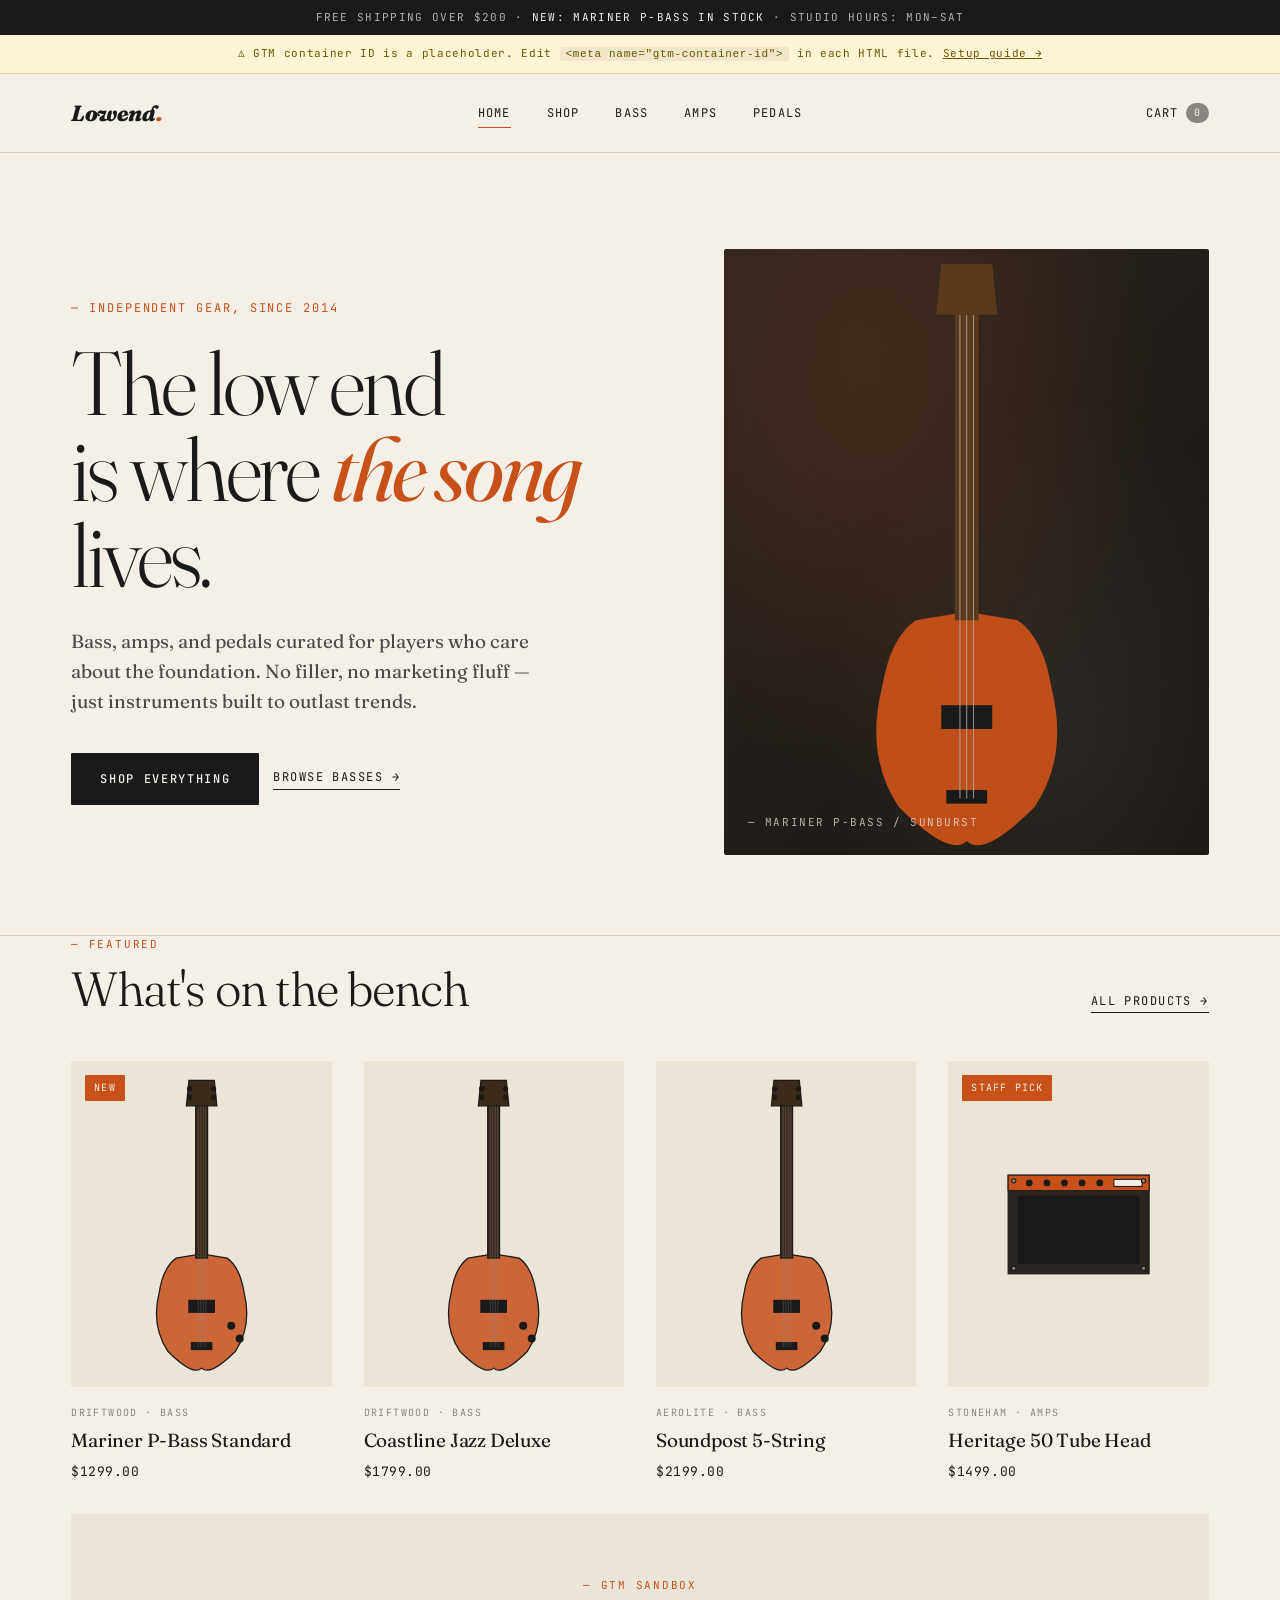
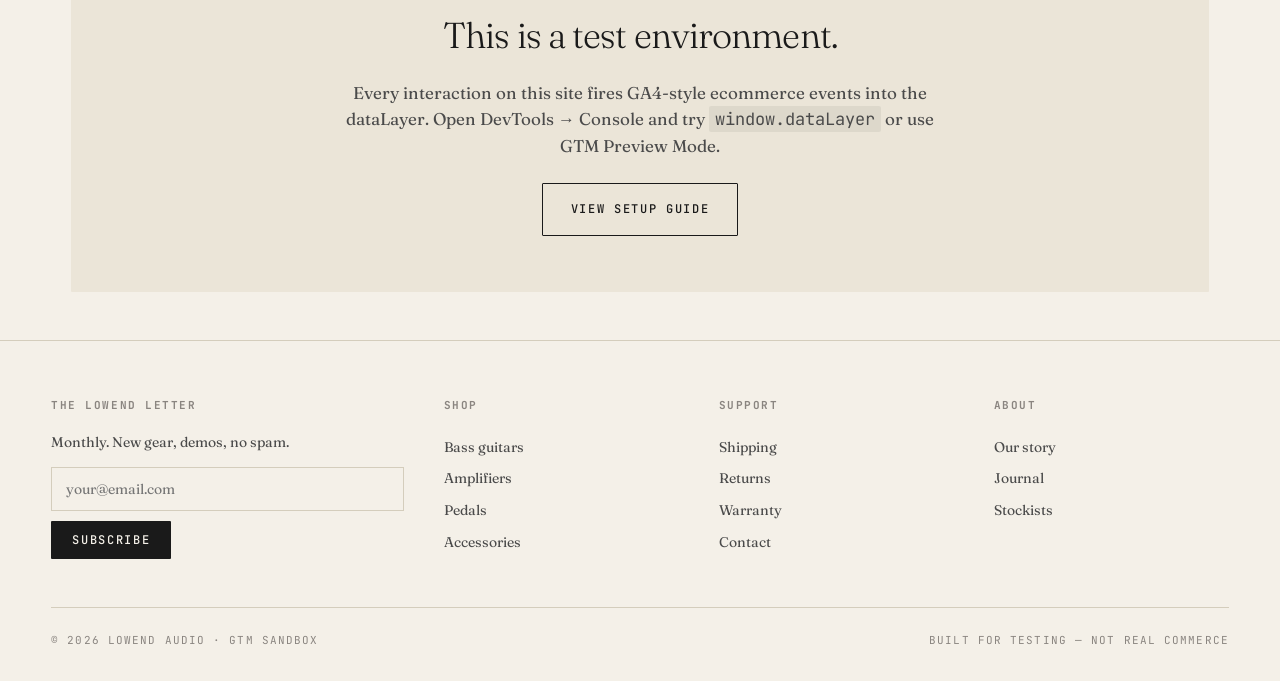
==== gtm-sandbox/index.html @ 5d291529 "Add files via upload" ====
<!DOCTYPE html>
<html lang="en">
<head>
  <meta charset="UTF-8">
  <meta name="viewport" content="width=device-width, initial-scale=1.0">
  <title>Lowend Audio — GTM Sandbox</title>
  <meta name="description" content="Bass, amps, and pedals for players who care about tone. A GTM testing sandbox.">

  <!-- ============================================================
       GTM CONTAINER ID — REPLACE GTM-XXXXXXX BELOW
       This meta tag is read by app.js to show the status banner.
       The actual GTM snippet is just below it.
       ============================================================ -->
  <meta name="gtm-container-id" content="GTM-XXXXXXX">

  <!-- Google Tag Manager -->
  <script>(function(w,d,s,l,i){w[l]=w[l]||[];w[l].push({'gtm.start':
  new Date().getTime(),event:'gtm.js'});var f=d.getElementsByTagName(s)[0],
  j=d.createElement(s),dl=l!='dataLayer'?'&l='+l:'';j.async=true;j.src=
  'https://www.googletagmanager.com/gtm.js?id='+i+dl;f.parentNode.insertBefore(j,f);
  })(window,document,'script','dataLayer','GTM-XXXXXXX');</script>
  <!-- End Google Tag Manager -->

  <link rel="stylesheet" href="assets/css/style.css">
</head>
<body>
  <!-- Google Tag Manager (noscript) -->
  <noscript><iframe src="https://www.googletagmanager.com/ns.html?id=GTM-XXXXXXX"
  height="0" width="0" style="display:none;visibility:hidden"></iframe></noscript>
  <!-- End Google Tag Manager (noscript) -->

  <div class="announce">
    <span>Free shipping over $200 ·</span> New: Mariner P-Bass in stock <span>· Studio hours: Mon–Sat</span>
  </div>

  <div id="gtm-status" class="gtm-status"></div>

  <header class="site-header">
    <div class="header-inner">
      <a href="index.html" class="logo">Lowend<span class="dot">.</span></a>
      <nav class="nav">
        <a href="index.html" class="active">Home</a>
        <a href="products.html">Shop</a>
        <a href="products.html?category=bass">Bass</a>
        <a href="products.html?category=amps">Amps</a>
        <a href="products.html?category=pedals">Pedals</a>
      </nav>
      <div class="header-utils">
        <a href="cart.html" class="cart-link">Cart <span class="cart-count" data-count="0">0</span></a>
      </div>
    </div>
  </header>

  <section class="hero">
    <div class="hero-grid">
      <div>
        <div class="hero-eyebrow">— Independent gear, since 2014</div>
        <h1>The low end<br>is where <em>the song</em><br>lives.</h1>
        <p>Bass, amps, and pedals curated for players who care about the foundation. No filler, no marketing fluff — just instruments built to outlast trends.</p>
        <div class="hero-cta">
          <a href="products.html" class="btn btn-primary">Shop everything</a>
          <a href="products.html?category=bass" class="btn-text">Browse basses →</a>
        </div>
      </div>
      <div class="hero-art">
        <svg class="hero-art-svg" viewBox="0 0 200 400" fill="none">
          <path d="M50 280 Q40 320, 60 350 Q90 380, 100 370 Q110 380, 140 350 Q160 320, 150 280 Q145 250, 130 240 L100 235 L70 240 Q55 250, 50 280 Z" fill="#c8511a" fill-opacity="0.95"/>
          <rect x="93" y="60" width="14" height="180" fill="#5a3a1a"/>
          <path d="M85 30 L115 30 L118 60 L82 60 Z" fill="#5a3a1a"/>
          <rect x="85" y="290" width="30" height="14" fill="#1a1a1a"/>
          <rect x="88" y="340" width="24" height="8" fill="#1a1a1a"/>
          <line x1="96" y1="60" x2="96" y2="345" stroke="#aaa" stroke-width="0.5"/>
          <line x1="100" y1="60" x2="100" y2="345" stroke="#aaa" stroke-width="0.5"/>
          <line x1="104" y1="60" x2="104" y2="345" stroke="#aaa" stroke-width="0.5"/>
        </svg>
        <div class="hero-art-label">— Mariner P-Bass / Sunburst</div>
      </div>
    </div>
  </section>

  <section class="container">
    <div class="section-head">
      <div>
        <span class="eyebrow">— Featured</span>
        <h2>What's on the bench</h2>
      </div>
      <a href="products.html" class="btn-text">All products →</a>
    </div>
    <div class="product-grid" id="featured-grid"></div>
  </section>

  <section class="container" style="padding-top:32px;">
    <div style="background:var(--paper-2);padding:56px var(--pad);text-align:center;border-radius:1px;">
      <span class="eyebrow" style="color:var(--accent);font-family:var(--mono);font-size:11px;letter-spacing:.16em;text-transform:uppercase;">— GTM Sandbox</span>
      <h2 style="font-family:var(--serif);font-weight:300;font-size:36px;letter-spacing:-.025em;margin:12px 0 16px;">This is a test environment.</h2>
      <p style="max-width:600px;margin:0 auto 24px;color:var(--ink-soft);">Every interaction on this site fires GA4-style ecommerce events into the dataLayer. Open DevTools → Console and try <code style="background:rgba(0,0,0,0.06);padding:2px 6px;border-radius:2px;font-family:var(--mono);">window.dataLayer</code> or use GTM Preview Mode.</p>
      <a href="https://github.com/" class="btn btn-outline">View setup guide</a>
    </div>
  </section>

  <footer class="site-footer">
    <div class="footer-inner">
      <div class="footer-col footer-newsletter">
        <h4>The Lowend Letter</h4>
        <p style="font-size:14px;color:var(--ink-soft);margin-bottom:14px;">Monthly. New gear, demos, no spam.</p>
        <form>
          <input type="email" placeholder="your@email.com" required>
          <button type="submit" class="btn btn-primary" style="padding:10px 20px;">Subscribe</button>
        </form>
      </div>
      <div class="footer-col">
        <h4>Shop</h4>
        <a href="products.html?category=bass">Bass guitars</a>
        <a href="products.html?category=amps">Amplifiers</a>
        <a href="products.html?category=pedals">Pedals</a>
        <a href="products.html?category=accessories">Accessories</a>
      </div>
      <div class="footer-col">
        <h4>Support</h4>
        <a href="#">Shipping</a>
        <a href="#">Returns</a>
        <a href="#">Warranty</a>
        <a href="#">Contact</a>
      </div>
      <div class="footer-col">
        <h4>About</h4>
        <a href="#">Our story</a>
        <a href="#">Journal</a>
        <a href="#">Stockists</a>
      </div>
    </div>
    <div class="footer-bottom">
      <div>© 2026 Lowend Audio · GTM Sandbox</div>
      <div>Built for testing — not real commerce</div>
    </div>
  </footer>

  <script src="assets/js/gtm-events.js"></script>
  <script src="assets/js/app.js"></script>
</body>
</html>
---- gtm-sandbox/assets/css/style.css ----
/* =========================================================
   LOWEND AUDIO — GTM SANDBOX STORE
   Aesthetic: editorial gear-shop, generous whitespace,
   warm off-white paper, deep ink type, single amber accent.
   ========================================================= */

@import url('https://fonts.googleapis.com/css2?family=Fraunces:opsz,wght@9..144,300;9..144,400;9..144,600;9..144,800&family=JetBrains+Mono:wght@400;500&display=swap');

:root {
  --paper: #f4f0e8;
  --paper-2: #ebe5d8;
  --ink: #1a1a1a;
  --ink-soft: #4a4a4a;
  --ink-faint: #8a8580;
  --rule: #d4cdbc;
  --accent: #c8511a;
  --accent-dark: #8a3712;
  --ok: #2d5016;

  --serif: 'Fraunces', 'Times New Roman', serif;
  --mono: 'JetBrains Mono', 'Courier New', monospace;

  --max: 1240px;
  --pad: clamp(20px, 4vw, 56px);
}

* { box-sizing: border-box; margin: 0; padding: 0; }

html { scroll-behavior: smooth; }

body {
  background: var(--paper);
  color: var(--ink);
  font-family: var(--serif);
  font-weight: 400;
  font-size: 17px;
  line-height: 1.55;
  -webkit-font-smoothing: antialiased;
  text-rendering: optimizeLegibility;
}

a { color: inherit; text-decoration: none; }
img { max-width: 100%; display: block; }
button { font-family: inherit; cursor: pointer; border: none; background: none; color: inherit; }

/* ============ ANNOUNCEMENT BAR ============ */
.announce {
  background: var(--ink);
  color: var(--paper);
  font-family: var(--mono);
  font-size: 11px;
  letter-spacing: 0.12em;
  text-transform: uppercase;
  padding: 9px var(--pad);
  text-align: center;
}
.announce span { opacity: 0.7; }

/* ============ HEADER ============ */
.site-header {
  border-bottom: 1px solid var(--rule);
  background: var(--paper);
  position: sticky;
  top: 0;
  z-index: 100;
}
.header-inner {
  max-width: var(--max);
  margin: 0 auto;
  padding: 22px var(--pad);
  display: grid;
  grid-template-columns: 1fr auto 1fr;
  align-items: center;
  gap: 24px;
}
.logo {
  font-family: var(--serif);
  font-weight: 800;
  font-size: 22px;
  letter-spacing: -0.02em;
  font-style: italic;
}
.logo .dot { color: var(--accent); }
.nav {
  display: flex;
  justify-content: center;
  gap: 36px;
}
.nav a {
  font-family: var(--mono);
  font-size: 12px;
  letter-spacing: 0.1em;
  text-transform: uppercase;
  position: relative;
  padding: 4px 0;
  transition: color 0.2s;
}
.nav a:hover { color: var(--accent); }
.nav a.active::after {
  content: '';
  position: absolute;
  bottom: -2px;
  left: 0;
  right: 0;
  height: 1px;
  background: var(--accent);
}
.header-utils {
  display: flex;
  justify-content: flex-end;
  gap: 22px;
  align-items: center;
  font-family: var(--mono);
  font-size: 12px;
  letter-spacing: 0.08em;
  text-transform: uppercase;
}
.cart-link {
  display: inline-flex;
  align-items: center;
  gap: 8px;
}
.cart-count {
  background: var(--accent);
  color: var(--paper);
  border-radius: 999px;
  padding: 2px 8px;
  font-size: 10px;
  min-width: 20px;
  text-align: center;
}
.cart-count[data-count="0"] { background: var(--ink-faint); }

/* ============ LAYOUT ============ */
.container {
  max-width: var(--max);
  margin: 0 auto;
  padding: 0 var(--pad);
}
section { padding: 72px 0; }
@media (max-width: 700px) { section { padding: 48px 0; } }

/* ============ HERO ============ */
.hero {
  padding: 96px 0 80px;
  border-bottom: 1px solid var(--rule);
  position: relative;
  overflow: hidden;
}
.hero-grid {
  max-width: var(--max);
  margin: 0 auto;
  padding: 0 var(--pad);
  display: grid;
  grid-template-columns: 1.1fr 0.9fr;
  gap: 60px;
  align-items: center;
}
@media (max-width: 860px) {
  .hero-grid { grid-template-columns: 1fr; gap: 40px; }
}
.hero-eyebrow {
  font-family: var(--mono);
  font-size: 12px;
  letter-spacing: 0.16em;
  text-transform: uppercase;
  color: var(--accent);
  margin-bottom: 22px;
}
.hero h1 {
  font-family: var(--serif);
  font-weight: 300;
  font-size: clamp(44px, 7vw, 92px);
  line-height: 0.96;
  letter-spacing: -0.035em;
  margin-bottom: 28px;
}
.hero h1 em {
  font-style: italic;
  font-weight: 400;
  color: var(--accent);
}
.hero p {
  font-size: 19px;
  line-height: 1.6;
  color: var(--ink-soft);
  max-width: 480px;
  margin-bottom: 36px;
}
.hero-cta {
  display: inline-flex;
  align-items: center;
  gap: 14px;
}
.hero-art {
  aspect-ratio: 4/5;
  background: linear-gradient(135deg, #2a2520 0%, #1a1612 100%);
  border-radius: 2px;
  position: relative;
  overflow: hidden;
}
.hero-art::before {
  content: '';
  position: absolute;
  inset: 0;
  background:
    radial-gradient(ellipse at 30% 20%, rgba(200, 81, 26, 0.18), transparent 60%),
    radial-gradient(ellipse at 70% 80%, rgba(244, 240, 232, 0.06), transparent 50%);
}
.hero-art-label {
  position: absolute;
  bottom: 24px;
  left: 24px;
  font-family: var(--mono);
  font-size: 11px;
  letter-spacing: 0.14em;
  text-transform: uppercase;
  color: var(--paper);
  opacity: 0.7;
}
.hero-art-svg {
  position: absolute;
  inset: 0;
  margin: auto;
  width: 70%;
  height: auto;
}

/* ============ BUTTONS ============ */
.btn {
  display: inline-flex;
  align-items: center;
  justify-content: center;
  gap: 10px;
  padding: 16px 28px;
  font-family: var(--mono);
  font-size: 12px;
  letter-spacing: 0.14em;
  text-transform: uppercase;
  font-weight: 500;
  border-radius: 1px;
  transition: all 0.2s;
  cursor: pointer;
  border: 1px solid transparent;
}
.btn-primary {
  background: var(--ink);
  color: var(--paper);
}
.btn-primary:hover {
  background: var(--accent);
}
.btn-outline {
  background: transparent;
  color: var(--ink);
  border-color: var(--ink);
}
.btn-outline:hover {
  background: var(--ink);
  color: var(--paper);
}
.btn-text {
  font-family: var(--mono);
  font-size: 12px;
  letter-spacing: 0.12em;
  text-transform: uppercase;
  color: var(--ink);
  border-bottom: 1px solid var(--ink);
  padding-bottom: 2px;
  transition: color 0.2s, border-color 0.2s;
}
.btn-text:hover { color: var(--accent); border-color: var(--accent); }
.btn-block { width: 100%; }
.btn:disabled { opacity: 0.4; cursor: not-allowed; }

/* ============ SECTION HEADER ============ */
.section-head {
  display: flex;
  justify-content: space-between;
  align-items: flex-end;
  margin-bottom: 48px;
  gap: 24px;
  flex-wrap: wrap;
}
.section-head h2 {
  font-family: var(--serif);
  font-weight: 300;
  font-size: clamp(32px, 4vw, 48px);
  letter-spacing: -0.025em;
  line-height: 1;
}
.section-head .eyebrow {
  font-family: var(--mono);
  font-size: 11px;
  letter-spacing: 0.16em;
  text-transform: uppercase;
  color: var(--accent);
  margin-bottom: 12px;
  display: block;
}

/* ============ PRODUCT GRID ============ */
.product-grid {
  display: grid;
  grid-template-columns: repeat(auto-fill, minmax(260px, 1fr));
  gap: 40px 32px;
}
.product-card {
  position: relative;
  transition: transform 0.3s;
}
.product-card a { display: block; }
.product-card-img {
  aspect-ratio: 4/5;
  background: var(--paper-2);
  margin-bottom: 18px;
  position: relative;
  overflow: hidden;
  border-radius: 1px;
}
.product-card-img svg {
  position: absolute;
  inset: 0;
  margin: auto;
  width: 65%;
  height: auto;
  transition: transform 0.5s ease;
}
.product-card:hover .product-card-img svg { transform: scale(1.04); }
.product-card-cat {
  font-family: var(--mono);
  font-size: 10px;
  letter-spacing: 0.14em;
  text-transform: uppercase;
  color: var(--ink-faint);
  margin-bottom: 6px;
}
.product-card h3 {
  font-family: var(--serif);
  font-weight: 400;
  font-size: 19px;
  letter-spacing: -0.01em;
  margin-bottom: 6px;
}
.product-card .price {
  font-family: var(--mono);
  font-size: 13px;
  letter-spacing: 0.04em;
}
.product-card .badge {
  position: absolute;
  top: 14px;
  left: 14px;
  background: var(--accent);
  color: var(--paper);
  font-family: var(--mono);
  font-size: 10px;
  letter-spacing: 0.12em;
  text-transform: uppercase;
  padding: 5px 9px;
  border-radius: 1px;
}

/* ============ PRODUCT DETAIL PAGE ============ */
.product-detail {
  display: grid;
  grid-template-columns: 1.1fr 0.9fr;
  gap: 60px;
  padding: 56px 0 80px;
}
@media (max-width: 860px) {
  .product-detail { grid-template-columns: 1fr; gap: 32px; }
}
.product-gallery {
  aspect-ratio: 1;
  background: var(--paper-2);
  border-radius: 1px;
  position: relative;
  overflow: hidden;
}
.product-gallery svg {
  position: absolute;
  inset: 0;
  margin: auto;
  width: 60%;
  height: auto;
}
.product-info .breadcrumb {
  font-family: var(--mono);
  font-size: 11px;
  letter-spacing: 0.12em;
  text-transform: uppercase;
  color: var(--ink-faint);
  margin-bottom: 22px;
}
.product-info .breadcrumb a:hover { color: var(--accent); }
.product-info h1 {
  font-family: var(--serif);
  font-weight: 300;
  font-size: clamp(34px, 4.5vw, 52px);
  line-height: 1;
  letter-spacing: -0.03em;
  margin-bottom: 18px;
}
.product-info .price-tag {
  font-family: var(--mono);
  font-size: 22px;
  margin-bottom: 28px;
}
.product-info .desc {
  color: var(--ink-soft);
  line-height: 1.7;
  margin-bottom: 32px;
  max-width: 480px;
}
.qty-row {
  display: flex;
  gap: 14px;
  align-items: center;
  margin-bottom: 24px;
}
.qty-control {
  display: inline-flex;
  border: 1px solid var(--ink);
  border-radius: 1px;
}
.qty-control button {
  width: 44px;
  height: 50px;
  font-size: 18px;
}
.qty-control input {
  width: 50px;
  height: 50px;
  text-align: center;
  border: none;
  background: transparent;
  font-family: var(--mono);
  font-size: 14px;
  color: var(--ink);
  border-left: 1px solid var(--rule);
  border-right: 1px solid var(--rule);
}
.product-meta {
  margin-top: 32px;
  padding-top: 24px;
  border-top: 1px solid var(--rule);
  font-family: var(--mono);
  font-size: 12px;
  letter-spacing: 0.06em;
  color: var(--ink-faint);
}
.product-meta div { padding: 6px 0; }
.product-meta strong { color: var(--ink); font-weight: 500; }

/* ============ CART ============ */
.cart-wrap {
  display: grid;
  grid-template-columns: 1.4fr 0.6fr;
  gap: 60px;
  padding: 32px 0 80px;
}
@media (max-width: 860px) { .cart-wrap { grid-template-columns: 1fr; } }
.cart-items {
  border-top: 1px solid var(--rule);
}
.cart-item {
  display: grid;
  grid-template-columns: 110px 1fr auto auto;
  gap: 24px;
  padding: 24px 0;
  border-bottom: 1px solid var(--rule);
  align-items: center;
}
@media (max-width: 600px) {
  .cart-item { grid-template-columns: 80px 1fr; }
  .cart-item .qty-control { grid-column: 2; }
  .cart-item .line-price { grid-column: 2; }
}
.cart-item-img {
  width: 110px;
  aspect-ratio: 1;
  background: var(--paper-2);
  position: relative;
  overflow: hidden;
}
.cart-item-img svg {
  position: absolute;
  inset: 0;
  margin: auto;
  width: 70%;
  height: auto;
}
.cart-item h3 {
  font-family: var(--serif);
  font-weight: 400;
  font-size: 18px;
  margin-bottom: 4px;
}
.cart-item .cat {
  font-family: var(--mono);
  font-size: 11px;
  letter-spacing: 0.1em;
  text-transform: uppercase;
  color: var(--ink-faint);
  margin-bottom: 12px;
}
.cart-item .remove {
  font-family: var(--mono);
  font-size: 11px;
  letter-spacing: 0.1em;
  text-transform: uppercase;
  color: var(--ink-faint);
  border-bottom: 1px solid transparent;
}
.cart-item .remove:hover { color: var(--accent); border-color: var(--accent); }
.cart-item .line-price {
  font-family: var(--mono);
  font-size: 14px;
}
.cart-summary {
  background: var(--paper-2);
  padding: 32px;
  border-radius: 1px;
  height: fit-content;
  position: sticky;
  top: 100px;
}
.cart-summary h3 {
  font-family: var(--serif);
  font-weight: 400;
  font-size: 22px;
  margin-bottom: 24px;
}
.cart-summary .row {
  display: flex;
  justify-content: space-between;
  padding: 10px 0;
  font-family: var(--mono);
  font-size: 13px;
}
.cart-summary .row.total {
  padding-top: 18px;
  margin-top: 8px;
  border-top: 1px solid var(--rule);
  font-size: 16px;
  font-weight: 500;
}
.cart-empty {
  padding: 80px 20px;
  text-align: center;
}
.cart-empty h2 {
  font-family: var(--serif);
  font-weight: 300;
  font-size: 36px;
  margin-bottom: 16px;
}
.cart-empty p {
  color: var(--ink-soft);
  margin-bottom: 28px;
}

/* ============ CHECKOUT ============ */
.checkout-wrap {
  display: grid;
  grid-template-columns: 1.2fr 0.8fr;
  gap: 60px;
  padding: 32px 0 80px;
}
@media (max-width: 860px) { .checkout-wrap { grid-template-columns: 1fr; } }
.form-section {
  margin-bottom: 36px;
}
.form-section h3 {
  font-family: var(--serif);
  font-weight: 400;
  font-size: 22px;
  margin-bottom: 22px;
  padding-bottom: 12px;
  border-bottom: 1px solid var(--rule);
}
.field {
  margin-bottom: 18px;
}
.field-row {
  display: grid;
  grid-template-columns: 1fr 1fr;
  gap: 16px;
}
@media (max-width: 500px) { .field-row { grid-template-columns: 1fr; } }
.field label {
  display: block;
  font-family: var(--mono);
  font-size: 11px;
  letter-spacing: 0.1em;
  text-transform: uppercase;
  color: var(--ink-soft);
  margin-bottom: 8px;
}
.field input, .field select {
  width: 100%;
  padding: 14px 16px;
  border: 1px solid var(--rule);
  background: var(--paper);
  font-family: var(--serif);
  font-size: 16px;
  color: var(--ink);
  border-radius: 1px;
  transition: border-color 0.2s;
}
.field input:focus, .field select:focus {
  outline: none;
  border-color: var(--ink);
}
.payment-options {
  display: grid;
  gap: 12px;
}
.payment-options label {
  display: flex;
  align-items: center;
  gap: 12px;
  padding: 16px 18px;
  border: 1px solid var(--rule);
  cursor: pointer;
  font-family: var(--mono);
  font-size: 12px;
  letter-spacing: 0.08em;
  text-transform: uppercase;
  transition: border-color 0.2s, background 0.2s;
}
.payment-options label:has(input:checked) {
  border-color: var(--ink);
  background: var(--paper-2);
}
.payment-options input { accent-color: var(--ink); }

/* ============ SUCCESS PAGE ============ */
.success-wrap {
  text-align: center;
  padding: 120px 20px;
  max-width: 600px;
  margin: 0 auto;
}
.success-check {
  width: 72px;
  height: 72px;
  border: 1.5px solid var(--ok);
  border-radius: 50%;
  margin: 0 auto 32px;
  display: flex;
  align-items: center;
  justify-content: center;
  color: var(--ok);
}
.success-wrap .eyebrow {
  font-family: var(--mono);
  font-size: 11px;
  letter-spacing: 0.16em;
  text-transform: uppercase;
  color: var(--accent);
  margin-bottom: 16px;
}
.success-wrap h1 {
  font-family: var(--serif);
  font-weight: 300;
  font-size: clamp(36px, 5vw, 56px);
  line-height: 1.05;
  letter-spacing: -0.025em;
  margin-bottom: 18px;
}
.success-wrap p {
  color: var(--ink-soft);
  margin-bottom: 32px;
}
.order-detail {
  background: var(--paper-2);
  padding: 24px;
  text-align: left;
  font-family: var(--mono);
  font-size: 13px;
  margin: 32px 0;
}
.order-detail .row {
  display: flex;
  justify-content: space-between;
  padding: 6px 0;
}

/* ============ FOOTER ============ */
.site-footer {
  border-top: 1px solid var(--rule);
  padding: 56px var(--pad) 32px;
  margin-top: 48px;
}
.footer-inner {
  max-width: var(--max);
  margin: 0 auto;
  display: grid;
  grid-template-columns: 1.5fr 1fr 1fr 1fr;
  gap: 40px;
}
@media (max-width: 700px) { .footer-inner { grid-template-columns: 1fr 1fr; } }
.footer-col h4 {
  font-family: var(--mono);
  font-size: 11px;
  letter-spacing: 0.14em;
  text-transform: uppercase;
  margin-bottom: 18px;
  color: var(--ink-faint);
}
.footer-col a {
  display: block;
  padding: 5px 0;
  font-size: 14px;
  color: var(--ink-soft);
  transition: color 0.2s;
}
.footer-col a:hover { color: var(--accent); }
.footer-newsletter input {
  width: 100%;
  padding: 12px 14px;
  border: 1px solid var(--rule);
  background: transparent;
  font-family: var(--serif);
  font-size: 14px;
  margin-bottom: 10px;
}
.footer-newsletter input:focus { outline: none; border-color: var(--ink); }
.footer-bottom {
  max-width: var(--max);
  margin: 48px auto 0;
  padding-top: 24px;
  border-top: 1px solid var(--rule);
  font-family: var(--mono);
  font-size: 11px;
  letter-spacing: 0.1em;
  text-transform: uppercase;
  color: var(--ink-faint);
  display: flex;
  justify-content: space-between;
  flex-wrap: wrap;
  gap: 12px;
}

/* ============ FILTER BAR (products page) ============ */
.filter-bar {
  display: flex;
  gap: 8px;
  margin-bottom: 40px;
  flex-wrap: wrap;
  padding-bottom: 20px;
  border-bottom: 1px solid var(--rule);
}
.filter-chip {
  font-family: var(--mono);
  font-size: 11px;
  letter-spacing: 0.12em;
  text-transform: uppercase;
  padding: 8px 16px;
  border: 1px solid var(--rule);
  background: transparent;
  border-radius: 999px;
  transition: all 0.2s;
}
.filter-chip:hover { border-color: var(--ink); }
.filter-chip.active {
  background: var(--ink);
  color: var(--paper);
  border-color: var(--ink);
}

/* ============ FLASH MESSAGE ============ */
.flash {
  position: fixed;
  bottom: 24px;
  right: 24px;
  background: var(--ink);
  color: var(--paper);
  padding: 16px 22px;
  font-family: var(--mono);
  font-size: 12px;
  letter-spacing: 0.08em;
  text-transform: uppercase;
  border-radius: 1px;
  transform: translateY(100px);
  opacity: 0;
  transition: all 0.3s;
  z-index: 1000;
  max-width: 320px;
}
.flash.show { transform: translateY(0); opacity: 1; }

/* ============ GTM STATUS BANNER ============ */
.gtm-status {
  background: #fff4d6;
  border-bottom: 1px solid #e8d68a;
  padding: 10px var(--pad);
  font-family: var(--mono);
  font-size: 11px;
  letter-spacing: 0.06em;
  text-align: center;
  color: #6b5400;
}
.gtm-status.ok { background: #e0eed5; border-color: #b8d49a; color: #3a5217; }
.gtm-status code { background: rgba(0,0,0,0.06); padding: 1px 6px; border-radius: 2px; }
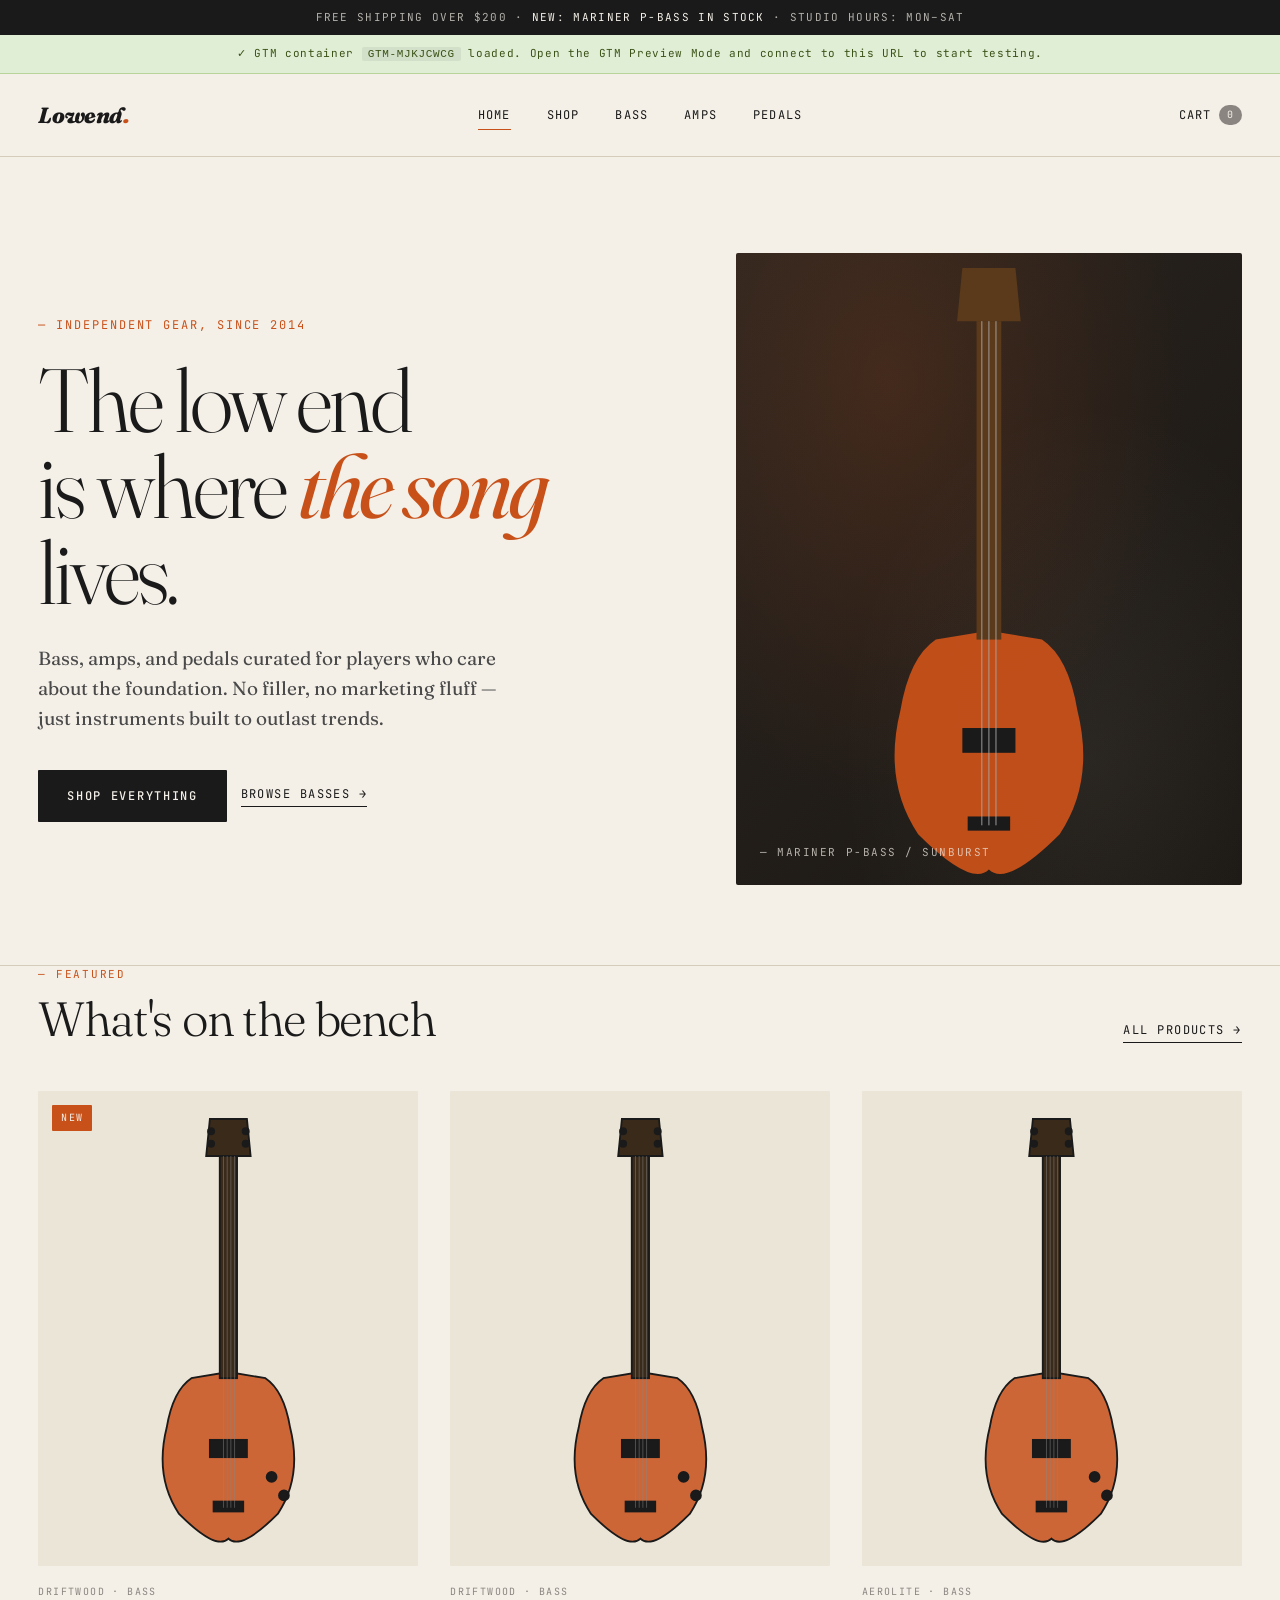
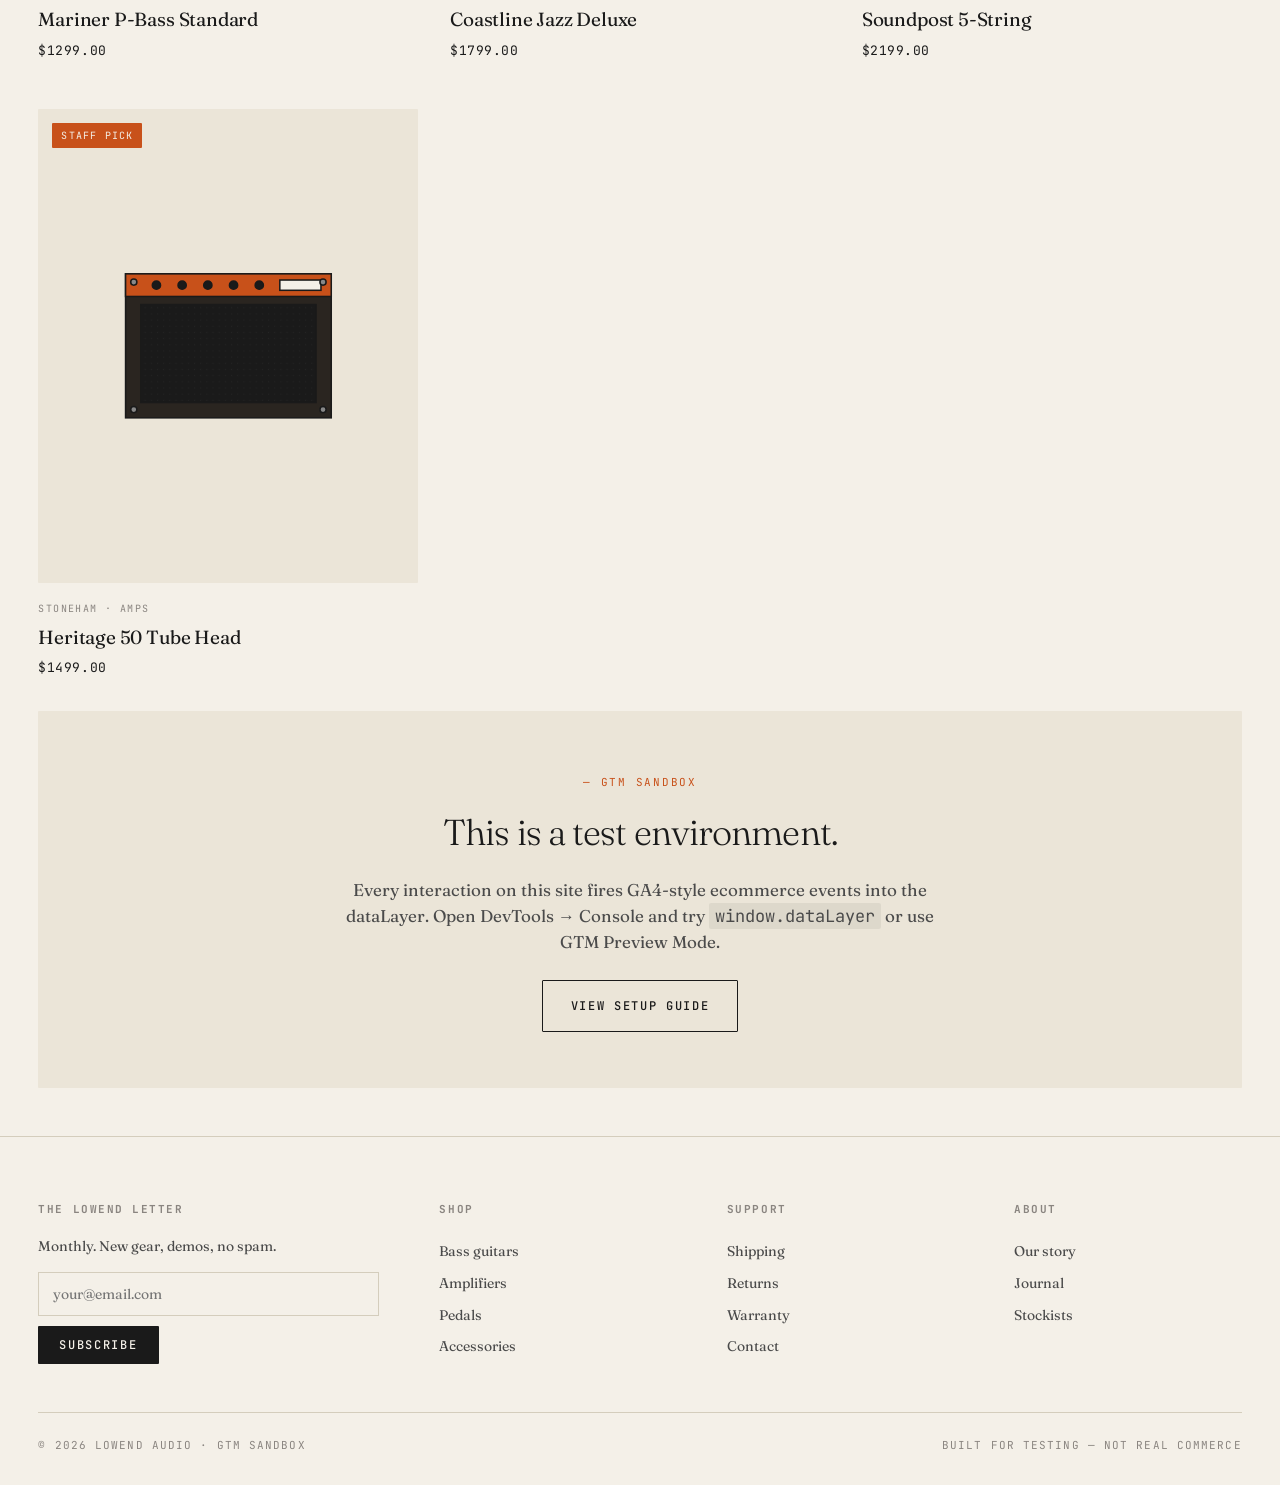
==== commit edf5f260: "Update GTM container ID in index.html" ====
--- a/gtm-sandbox/index.html
+++ b/gtm-sandbox/index.html
@@ -11,14 +11,14 @@
        This meta tag is read by app.js to show the status banner.
        The actual GTM snippet is just below it.
        ============================================================ -->
-  <meta name="gtm-container-id" content="GTM-XXXXXXX">
+  <meta name="gtm-container-id" content="GTM-MJKJCWCG">
 
   <!-- Google Tag Manager -->
   <script>(function(w,d,s,l,i){w[l]=w[l]||[];w[l].push({'gtm.start':
   new Date().getTime(),event:'gtm.js'});var f=d.getElementsByTagName(s)[0],
   j=d.createElement(s),dl=l!='dataLayer'?'&l='+l:'';j.async=true;j.src=
   'https://www.googletagmanager.com/gtm.js?id='+i+dl;f.parentNode.insertBefore(j,f);
-  })(window,document,'script','dataLayer','GTM-XXXXXXX');</script>
+  })(window,document,'script','dataLayer','GTM-MJKJCWCG');</script>
   <!-- End Google Tag Manager -->
 
   <link rel="stylesheet" href="assets/css/style.css">
--- a/gtm-sandbox/assets/css/style.css
+++ b/gtm-sandbox/assets/css/style.css
@@ -20,8 +20,8 @@
   --serif: 'Fraunces', 'Times New Roman', serif;
   --mono: 'JetBrains Mono', 'Courier New', monospace;
 
-  --max: 1240px;
-  --pad: clamp(20px, 4vw, 56px);
+  --max: 1680px;
+  --pad: clamp(20px, 3vw, 48px);
 }
 
 * { box-sizing: border-box; margin: 0; padding: 0; }
@@ -51,7 +51,7 @@
   font-size: 11px;
   letter-spacing: 0.12em;
   text-transform: uppercase;
-  padding: 9px var(--pad);
+  padding: 9px clamp(20px, 3vw, 48px);
   text-align: center;
 }
 .announce span { opacity: 0.7; }
@@ -65,9 +65,8 @@
   z-index: 100;
 }
 .header-inner {
-  max-width: var(--max);
-  margin: 0 auto;
-  padding: 22px var(--pad);
+  width: 100%;
+  padding: 24px clamp(20px, 3vw, 48px);
   display: grid;
   grid-template-columns: 1fr auto 1fr;
   align-items: center;
@@ -148,12 +147,11 @@
   overflow: hidden;
 }
 .hero-grid {
-  max-width: var(--max);
-  margin: 0 auto;
-  padding: 0 var(--pad);
+  width: 100%;
+  padding: 0 clamp(20px, 3vw, 48px);
   display: grid;
   grid-template-columns: 1.1fr 0.9fr;
-  gap: 60px;
+  gap: 80px;
   align-items: center;
 }
 @media (max-width: 860px) {
@@ -302,8 +300,8 @@
 /* ============ PRODUCT GRID ============ */
 .product-grid {
   display: grid;
-  grid-template-columns: repeat(auto-fill, minmax(260px, 1fr));
-  gap: 40px 32px;
+  grid-template-columns: repeat(auto-fill, minmax(280px, 1fr));
+  gap: 48px 32px;
 }
 .product-card {
   position: relative;
@@ -365,8 +363,8 @@
 .product-detail {
   display: grid;
   grid-template-columns: 1.1fr 0.9fr;
-  gap: 60px;
-  padding: 56px 0 80px;
+  gap: 80px;
+  padding: 56px 0 96px;
 }
 @media (max-width: 860px) {
   .product-detail { grid-template-columns: 1fr; gap: 32px; }
@@ -457,8 +455,8 @@
 .cart-wrap {
   display: grid;
   grid-template-columns: 1.4fr 0.6fr;
-  gap: 60px;
-  padding: 32px 0 80px;
+  gap: 80px;
+  padding: 32px 0 96px;
 }
 @media (max-width: 860px) { .cart-wrap { grid-template-columns: 1fr; } }
 .cart-items {
@@ -565,8 +563,8 @@
 .checkout-wrap {
   display: grid;
   grid-template-columns: 1.2fr 0.8fr;
-  gap: 60px;
-  padding: 32px 0 80px;
+  gap: 80px;
+  padding: 32px 0 96px;
 }
 @media (max-width: 860px) { .checkout-wrap { grid-template-columns: 1fr; } }
 .form-section {
@@ -691,15 +689,14 @@
 /* ============ FOOTER ============ */
 .site-footer {
   border-top: 1px solid var(--rule);
-  padding: 56px var(--pad) 32px;
+  padding: 64px clamp(20px, 3vw, 48px) 32px;
   margin-top: 48px;
 }
 .footer-inner {
-  max-width: var(--max);
-  margin: 0 auto;
+  width: 100%;
   display: grid;
   grid-template-columns: 1.5fr 1fr 1fr 1fr;
-  gap: 40px;
+  gap: 60px;
 }
 @media (max-width: 700px) { .footer-inner { grid-template-columns: 1fr 1fr; } }
 .footer-col h4 {
@@ -729,8 +726,8 @@
 }
 .footer-newsletter input:focus { outline: none; border-color: var(--ink); }
 .footer-bottom {
-  max-width: var(--max);
-  margin: 48px auto 0;
+  width: 100%;
+  margin: 48px 0 0;
   padding-top: 24px;
   border-top: 1px solid var(--rule);
   font-family: var(--mono);
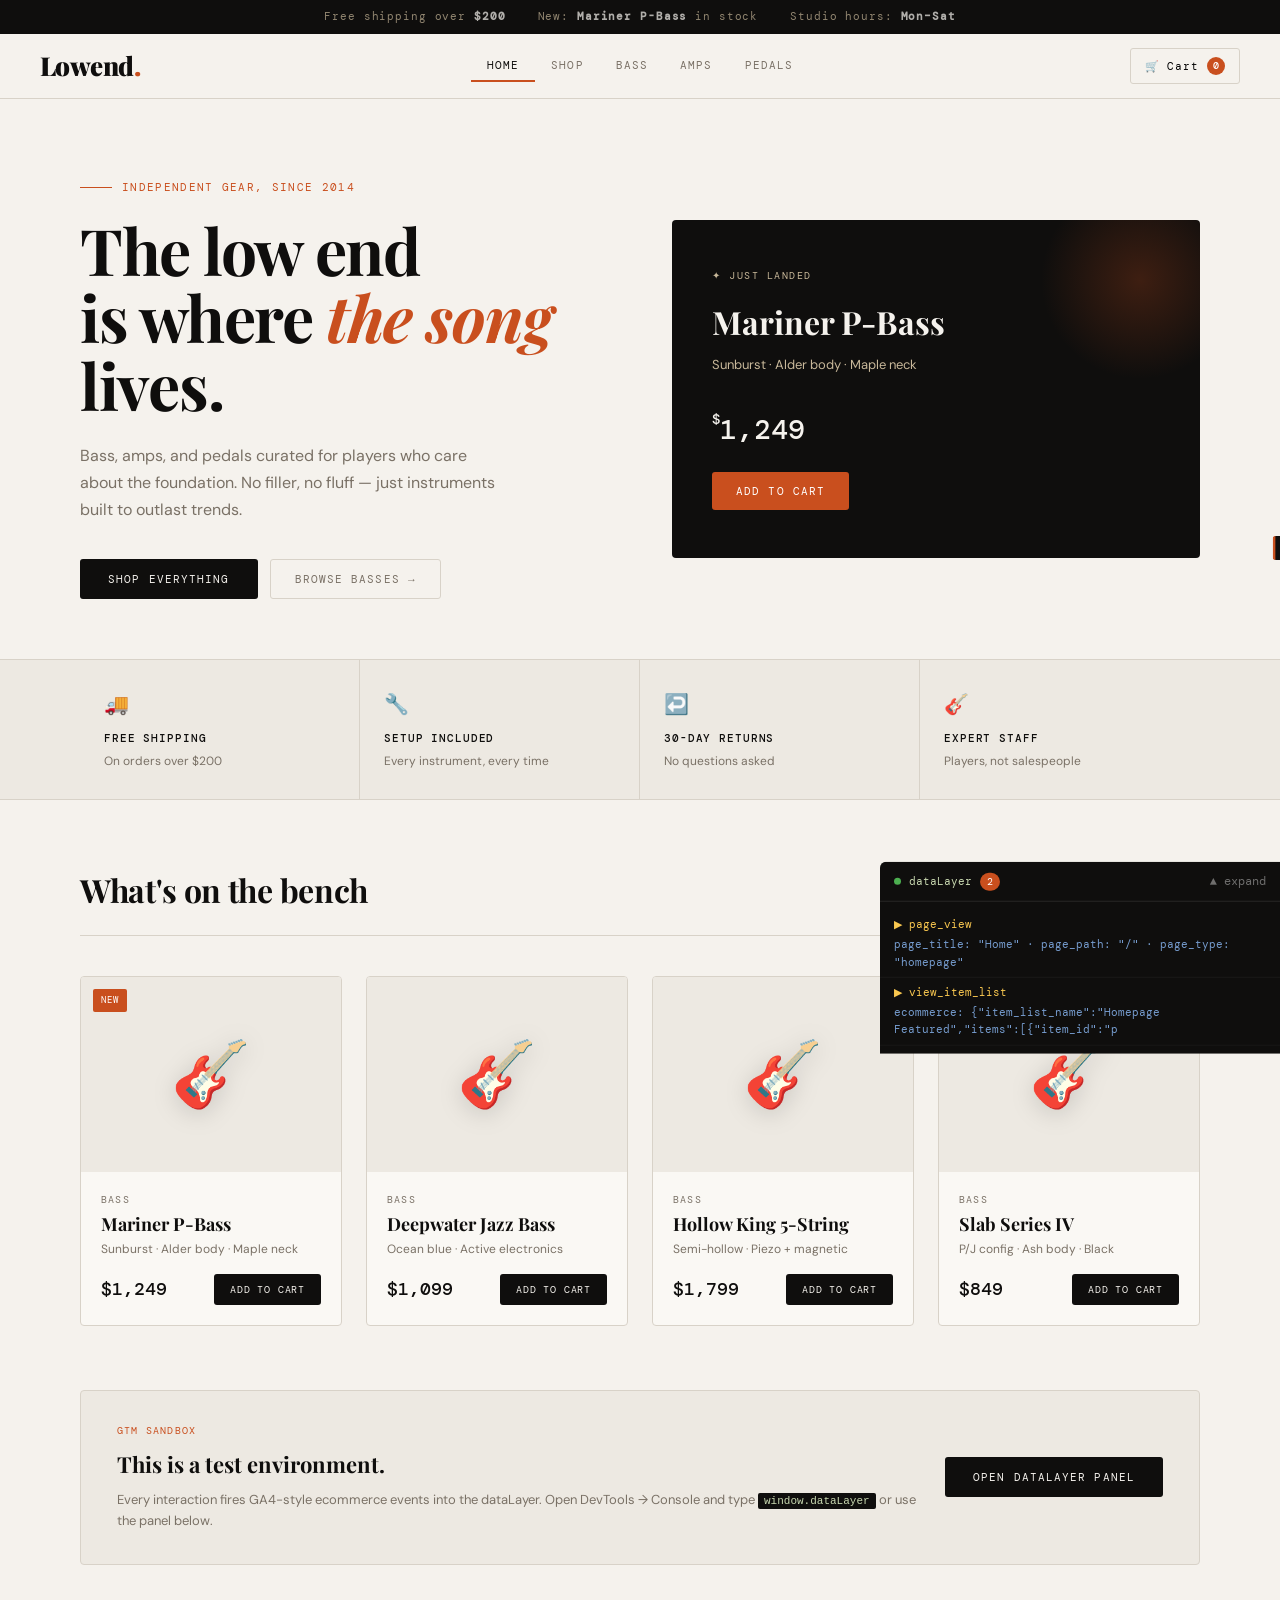
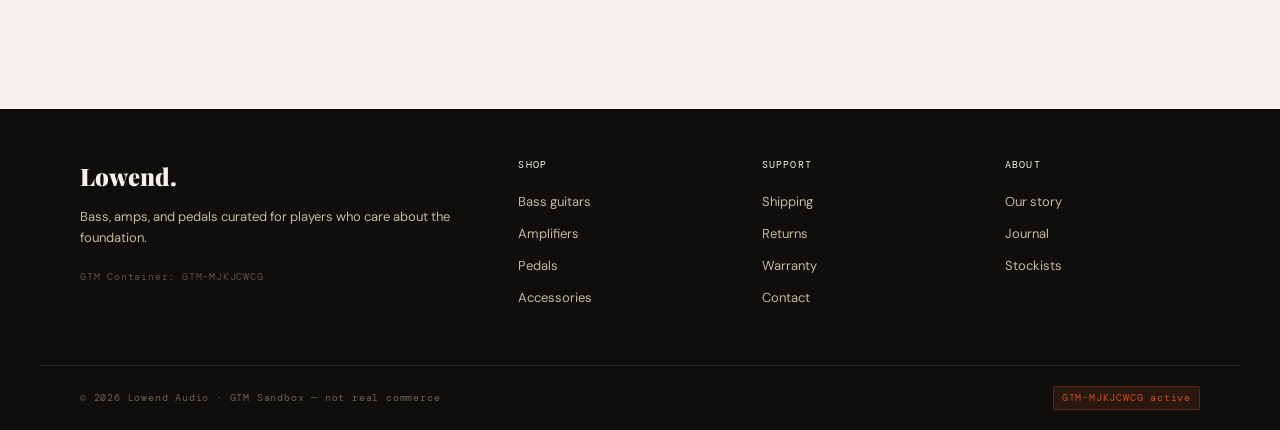
==== commit 9c6074f5: "Full redesign of the site" ====
--- a/gtm-sandbox/index.html
+++ b/gtm-sandbox/index.html
@@ -1,141 +1,1700 @@
 <!DOCTYPE html>
 <html lang="en">
 <head>
-  <meta charset="UTF-8">
-  <meta name="viewport" content="width=device-width, initial-scale=1.0">
+  <meta charset="UTF-8" />
+  <meta name="viewport" content="width=device-width, initial-scale=1.0" />
   <title>Lowend Audio — GTM Sandbox</title>
-  <meta name="description" content="Bass, amps, and pedals for players who care about tone. A GTM testing sandbox.">
-
-  <!-- ============================================================
-       GTM CONTAINER ID — REPLACE GTM-XXXXXXX BELOW
-       This meta tag is read by app.js to show the status banner.
-       The actual GTM snippet is just below it.
-       ============================================================ -->
-  <meta name="gtm-container-id" content="GTM-MJKJCWCG">
-
-  <!-- Google Tag Manager -->
+
+  <!-- GTM -->
   <script>(function(w,d,s,l,i){w[l]=w[l]||[];w[l].push({'gtm.start':
   new Date().getTime(),event:'gtm.js'});var f=d.getElementsByTagName(s)[0],
   j=d.createElement(s),dl=l!='dataLayer'?'&l='+l:'';j.async=true;j.src=
   'https://www.googletagmanager.com/gtm.js?id='+i+dl;f.parentNode.insertBefore(j,f);
   })(window,document,'script','dataLayer','GTM-MJKJCWCG');</script>
-  <!-- End Google Tag Manager -->
-
-  <link rel="stylesheet" href="assets/css/style.css">
+
+  <link rel="preconnect" href="https://fonts.googleapis.com" />
+  <link rel="preconnect" href="https://fonts.gstatic.com" crossorigin />
+  <link href="https://fonts.googleapis.com/css2?family=Playfair+Display:ital,wght@0,700;0,900;1,700&family=DM+Mono:wght@300;400;500&family=DM+Sans:wght@300;400;500&display=swap" rel="stylesheet" />
+
+  <style>
+    /* ─── Tokens ──────────────────────────────────────────────── */
+    :root {
+      --ink:        #0f0e0d;
+      --paper:      #f5f2ed;
+      --cream:      #ede9e2;
+      --warm-mid:   #c8b89a;
+      --accent:     #c94f1e;
+      --accent-dk:  #a33c12;
+      --muted:      #7a7166;
+      --border:     #d8d2c8;
+      --card-bg:    #faf8f4;
+      --success:    #2d6a4f;
+
+      --f-display: 'Playfair Display', Georgia, serif;
+      --f-mono:    'DM Mono', 'Courier New', monospace;
+      --f-body:    'DM Sans', sans-serif;
+
+      --ease: cubic-bezier(0.25, 0.46, 0.45, 0.94);
+      --r: 3px;
+    }
+
+    /* ─── Reset ───────────────────────────────────────────────── */
+    *, *::before, *::after { box-sizing: border-box; margin: 0; padding: 0; }
+    html { scroll-behavior: smooth; }
+    body {
+      font-family: var(--f-body);
+      background: var(--paper);
+      color: var(--ink);
+      font-size: 15px;
+      line-height: 1.6;
+      min-height: 100vh;
+    }
+    img { display: block; max-width: 100%; }
+    a { color: inherit; text-decoration: none; }
+    button { cursor: pointer; font-family: inherit; border: none; background: none; }
+
+    /* ─── Announcement Bar ────────────────────────────────────── */
+    .ann-bar {
+      background: var(--ink);
+      color: var(--warm-mid);
+      font-family: var(--f-mono);
+      font-size: 11px;
+      letter-spacing: 0.08em;
+      text-align: center;
+      padding: 8px 16px;
+      display: flex;
+      justify-content: center;
+      gap: 32px;
+      flex-wrap: wrap;
+    }
+    .ann-bar span { opacity: 0.7; }
+    .ann-bar strong { color: var(--paper); opacity: 1; }
+
+    /* ─── Header ──────────────────────────────────────────────── */
+    header {
+      position: sticky;
+      top: 0;
+      z-index: 100;
+      background: var(--paper);
+      border-bottom: 1px solid var(--border);
+      padding: 0 40px;
+    }
+    .header-inner {
+      max-width: 1200px;
+      margin: 0 auto;
+      display: grid;
+      grid-template-columns: 1fr auto 1fr;
+      align-items: center;
+      height: 64px;
+    }
+    .logo {
+      font-family: var(--f-display);
+      font-size: 26px;
+      font-weight: 900;
+      letter-spacing: -0.02em;
+      cursor: pointer;
+    }
+    .logo span { color: var(--accent); }
+
+    .main-nav {
+      display: flex;
+      gap: 0;
+      list-style: none;
+    }
+    .main-nav li a, .main-nav li button {
+      font-family: var(--f-mono);
+      font-size: 11px;
+      letter-spacing: 0.1em;
+      text-transform: uppercase;
+      padding: 8px 16px;
+      color: var(--muted);
+      transition: color 0.2s var(--ease);
+      border-bottom: 2px solid transparent;
+      display: block;
+    }
+    .main-nav li a:hover, .main-nav li button:hover { color: var(--ink); }
+    .main-nav li a.active, .main-nav li button.active {
+      color: var(--ink);
+      border-bottom-color: var(--accent);
+    }
+
+    .header-actions {
+      display: flex;
+      align-items: center;
+      justify-content: flex-end;
+      gap: 16px;
+    }
+    .cart-btn {
+      display: flex;
+      align-items: center;
+      gap: 8px;
+      font-family: var(--f-mono);
+      font-size: 11px;
+      letter-spacing: 0.08em;
+      padding: 8px 14px;
+      border: 1px solid var(--border);
+      border-radius: var(--r);
+      transition: all 0.2s var(--ease);
+      position: relative;
+    }
+    .cart-btn:hover { border-color: var(--ink); background: var(--cream); }
+    .cart-count {
+      background: var(--accent);
+      color: white;
+      border-radius: 50%;
+      width: 18px;
+      height: 18px;
+      font-size: 10px;
+      display: flex;
+      align-items: center;
+      justify-content: center;
+      font-weight: 500;
+      transition: transform 0.2s var(--ease);
+    }
+    .cart-count.bump { transform: scale(1.4); }
+
+    /* ─── Page Sections (tabs) ────────────────────────────────── */
+    .page { display: none; }
+    .page.active { display: block; }
+
+    /* ─── HOME ────────────────────────────────────────────────── */
+    .hero {
+      max-width: 1200px;
+      margin: 0 auto;
+      padding: 80px 40px 60px;
+      display: grid;
+      grid-template-columns: 1fr 1fr;
+      gap: 64px;
+      align-items: center;
+    }
+    .hero-text {}
+    .hero-eyebrow {
+      font-family: var(--f-mono);
+      font-size: 11px;
+      letter-spacing: 0.12em;
+      text-transform: uppercase;
+      color: var(--accent);
+      margin-bottom: 20px;
+      display: flex;
+      align-items: center;
+      gap: 10px;
+    }
+    .hero-eyebrow::before {
+      content: '';
+      display: block;
+      width: 32px;
+      height: 1px;
+      background: var(--accent);
+    }
+    .hero-title {
+      font-family: var(--f-display);
+      font-size: clamp(42px, 5vw, 68px);
+      line-height: 1.05;
+      letter-spacing: -0.02em;
+      margin-bottom: 24px;
+    }
+    .hero-title em {
+      font-style: italic;
+      color: var(--accent);
+    }
+    .hero-body {
+      color: var(--muted);
+      font-size: 16px;
+      line-height: 1.7;
+      max-width: 420px;
+      margin-bottom: 36px;
+    }
+    .btn-group { display: flex; gap: 12px; flex-wrap: wrap; }
+    .btn-primary {
+      background: var(--ink);
+      color: var(--paper);
+      padding: 13px 28px;
+      font-family: var(--f-mono);
+      font-size: 11px;
+      letter-spacing: 0.1em;
+      text-transform: uppercase;
+      border-radius: var(--r);
+      transition: background 0.2s var(--ease);
+    }
+    .btn-primary:hover { background: var(--accent); }
+    .btn-ghost {
+      border: 1px solid var(--border);
+      padding: 12px 24px;
+      font-family: var(--f-mono);
+      font-size: 11px;
+      letter-spacing: 0.1em;
+      text-transform: uppercase;
+      border-radius: var(--r);
+      color: var(--muted);
+      transition: all 0.2s var(--ease);
+    }
+    .btn-ghost:hover { border-color: var(--ink); color: var(--ink); }
+
+    .hero-visual {
+      position: relative;
+    }
+    .hero-product-card {
+      background: var(--ink);
+      border-radius: 4px;
+      padding: 48px 40px;
+      color: var(--paper);
+      position: relative;
+      overflow: hidden;
+    }
+    .hero-product-card::before {
+      content: '';
+      position: absolute;
+      top: -40px; right: -40px;
+      width: 200px; height: 200px;
+      border-radius: 50%;
+      background: radial-gradient(circle, rgba(201,79,30,0.25) 0%, transparent 70%);
+    }
+    .hero-product-label {
+      font-family: var(--f-mono);
+      font-size: 10px;
+      letter-spacing: 0.15em;
+      text-transform: uppercase;
+      color: var(--warm-mid);
+      margin-bottom: 12px;
+    }
+    .hero-product-name {
+      font-family: var(--f-display);
+      font-size: 32px;
+      font-weight: 700;
+      margin-bottom: 8px;
+    }
+    .hero-product-sub {
+      color: var(--warm-mid);
+      font-size: 13px;
+      margin-bottom: 32px;
+    }
+    .hero-product-price {
+      font-family: var(--f-mono);
+      font-size: 28px;
+      font-weight: 500;
+      color: var(--paper);
+      margin-bottom: 20px;
+    }
+    .hero-product-price sup {
+      font-size: 14px;
+      vertical-align: top;
+      margin-top: 6px;
+    }
+    .btn-accent {
+      display: inline-block;
+      background: var(--accent);
+      color: white;
+      padding: 12px 24px;
+      font-family: var(--f-mono);
+      font-size: 11px;
+      letter-spacing: 0.1em;
+      text-transform: uppercase;
+      border-radius: var(--r);
+      transition: background 0.2s var(--ease);
+      border: none;
+    }
+    .btn-accent:hover { background: var(--accent-dk); }
+
+    /* Features strip */
+    .features-strip {
+      border-top: 1px solid var(--border);
+      border-bottom: 1px solid var(--border);
+      background: var(--cream);
+    }
+    .features-inner {
+      max-width: 1200px;
+      margin: 0 auto;
+      padding: 0 40px;
+      display: grid;
+      grid-template-columns: repeat(4, 1fr);
+    }
+    .feature-item {
+      padding: 28px 24px;
+      border-right: 1px solid var(--border);
+    }
+    .feature-item:last-child { border-right: none; }
+    .feature-icon {
+      font-size: 20px;
+      margin-bottom: 10px;
+    }
+    .feature-label {
+      font-family: var(--f-mono);
+      font-size: 11px;
+      letter-spacing: 0.08em;
+      text-transform: uppercase;
+      margin-bottom: 4px;
+      font-weight: 500;
+    }
+    .feature-sub { font-size: 12px; color: var(--muted); }
+
+    /* Featured products on homepage */
+    .section {
+      max-width: 1200px;
+      margin: 0 auto;
+      padding: 64px 40px;
+    }
+    .section-header {
+      display: flex;
+      align-items: baseline;
+      justify-content: space-between;
+      margin-bottom: 40px;
+      border-bottom: 1px solid var(--border);
+      padding-bottom: 20px;
+    }
+    .section-title {
+      font-family: var(--f-display);
+      font-size: 32px;
+      letter-spacing: -0.01em;
+    }
+    .section-link {
+      font-family: var(--f-mono);
+      font-size: 11px;
+      letter-spacing: 0.1em;
+      text-transform: uppercase;
+      color: var(--accent);
+      display: flex;
+      align-items: center;
+      gap: 6px;
+      transition: gap 0.2s var(--ease);
+    }
+    .section-link:hover { gap: 10px; }
+
+    /* ─── PRODUCT GRID ────────────────────────────────────────── */
+    .product-grid {
+      display: grid;
+      grid-template-columns: repeat(auto-fill, minmax(260px, 1fr));
+      gap: 24px;
+    }
+    .product-card {
+      background: var(--card-bg);
+      border: 1px solid var(--border);
+      border-radius: 4px;
+      overflow: hidden;
+      transition: transform 0.25s var(--ease), box-shadow 0.25s var(--ease);
+      cursor: pointer;
+    }
+    .product-card:hover {
+      transform: translateY(-4px);
+      box-shadow: 0 12px 32px rgba(15,14,13,0.1);
+    }
+    .product-image {
+      aspect-ratio: 4/3;
+      background: var(--cream);
+      display: flex;
+      align-items: center;
+      justify-content: center;
+      position: relative;
+      overflow: hidden;
+    }
+    .product-emoji {
+      font-size: 64px;
+      line-height: 1;
+      filter: drop-shadow(0 4px 12px rgba(0,0,0,0.15));
+      transition: transform 0.3s var(--ease);
+    }
+    .product-card:hover .product-emoji { transform: scale(1.08) rotate(-2deg); }
+    .product-badge {
+      position: absolute;
+      top: 12px; left: 12px;
+      background: var(--accent);
+      color: white;
+      font-family: var(--f-mono);
+      font-size: 9px;
+      letter-spacing: 0.1em;
+      text-transform: uppercase;
+      padding: 4px 8px;
+      border-radius: 2px;
+    }
+    .product-info { padding: 20px; }
+    .product-category {
+      font-family: var(--f-mono);
+      font-size: 10px;
+      letter-spacing: 0.12em;
+      text-transform: uppercase;
+      color: var(--muted);
+      margin-bottom: 6px;
+    }
+    .product-name {
+      font-family: var(--f-display);
+      font-size: 18px;
+      font-weight: 700;
+      margin-bottom: 4px;
+      line-height: 1.2;
+    }
+    .product-desc {
+      font-size: 12px;
+      color: var(--muted);
+      margin-bottom: 16px;
+      line-height: 1.5;
+    }
+    .product-footer {
+      display: flex;
+      align-items: center;
+      justify-content: space-between;
+    }
+    .product-price {
+      font-family: var(--f-mono);
+      font-size: 18px;
+      font-weight: 500;
+    }
+    .add-to-cart {
+      background: var(--ink);
+      color: var(--paper);
+      padding: 9px 16px;
+      font-family: var(--f-mono);
+      font-size: 10px;
+      letter-spacing: 0.08em;
+      text-transform: uppercase;
+      border-radius: var(--r);
+      transition: background 0.2s var(--ease);
+    }
+    .add-to-cart:hover { background: var(--accent); }
+    .add-to-cart.added {
+      background: var(--success);
+    }
+
+    /* ─── SHOP PAGE ───────────────────────────────────────────── */
+    .shop-layout {
+      max-width: 1200px;
+      margin: 0 auto;
+      padding: 48px 40px;
+    }
+    .shop-header {
+      margin-bottom: 32px;
+    }
+    .shop-title {
+      font-family: var(--f-display);
+      font-size: 40px;
+      letter-spacing: -0.02em;
+      margin-bottom: 8px;
+    }
+    .shop-sub { color: var(--muted); font-size: 14px; }
+
+    .filter-bar {
+      display: flex;
+      gap: 8px;
+      margin-bottom: 32px;
+      flex-wrap: wrap;
+      padding-bottom: 24px;
+      border-bottom: 1px solid var(--border);
+    }
+    .filter-btn {
+      font-family: var(--f-mono);
+      font-size: 11px;
+      letter-spacing: 0.08em;
+      text-transform: uppercase;
+      padding: 8px 16px;
+      border: 1px solid var(--border);
+      border-radius: 2px;
+      color: var(--muted);
+      background: transparent;
+      transition: all 0.2s var(--ease);
+    }
+    .filter-btn:hover { border-color: var(--ink); color: var(--ink); }
+    .filter-btn.active { background: var(--ink); color: var(--paper); border-color: var(--ink); }
+
+    /* ─── CART PAGE ───────────────────────────────────────────── */
+    .cart-layout {
+      max-width: 900px;
+      margin: 0 auto;
+      padding: 48px 40px;
+    }
+    .cart-title {
+      font-family: var(--f-display);
+      font-size: 40px;
+      letter-spacing: -0.02em;
+      margin-bottom: 8px;
+    }
+    .cart-sub { color: var(--muted); margin-bottom: 40px; font-size: 14px; }
+
+    .cart-empty {
+      text-align: center;
+      padding: 80px 0;
+      color: var(--muted);
+    }
+    .cart-empty-icon { font-size: 48px; margin-bottom: 16px; }
+    .cart-empty h3 {
+      font-family: var(--f-display);
+      font-size: 24px;
+      margin-bottom: 8px;
+    }
+
+    .cart-items { margin-bottom: 32px; }
+    .cart-item {
+      display: grid;
+      grid-template-columns: 64px 1fr auto auto;
+      gap: 20px;
+      align-items: center;
+      padding: 20px 0;
+      border-bottom: 1px solid var(--border);
+    }
+    .cart-item-thumb {
+      width: 64px;
+      height: 64px;
+      background: var(--cream);
+      border-radius: 3px;
+      display: flex;
+      align-items: center;
+      justify-content: center;
+      font-size: 28px;
+    }
+    .cart-item-name {
+      font-family: var(--f-display);
+      font-size: 16px;
+      font-weight: 700;
+      margin-bottom: 2px;
+    }
+    .cart-item-cat {
+      font-family: var(--f-mono);
+      font-size: 10px;
+      letter-spacing: 0.1em;
+      text-transform: uppercase;
+      color: var(--muted);
+    }
+    .qty-control {
+      display: flex;
+      align-items: center;
+      gap: 12px;
+      font-family: var(--f-mono);
+      font-size: 14px;
+    }
+    .qty-btn {
+      width: 28px; height: 28px;
+      border: 1px solid var(--border);
+      border-radius: 2px;
+      display: flex; align-items: center; justify-content: center;
+      font-size: 16px;
+      color: var(--muted);
+      transition: all 0.15s;
+    }
+    .qty-btn:hover { border-color: var(--ink); color: var(--ink); }
+    .cart-item-price {
+      font-family: var(--f-mono);
+      font-size: 16px;
+      font-weight: 500;
+      text-align: right;
+      min-width: 80px;
+    }
+    .remove-btn {
+      font-size: 18px;
+      color: var(--muted);
+      line-height: 1;
+      padding: 4px;
+      transition: color 0.15s;
+    }
+    .remove-btn:hover { color: var(--accent); }
+
+    .cart-summary {
+      background: var(--cream);
+      border: 1px solid var(--border);
+      border-radius: 4px;
+      padding: 28px;
+    }
+    .summary-row {
+      display: flex;
+      justify-content: space-between;
+      align-items: center;
+      padding: 8px 0;
+      font-size: 14px;
+      color: var(--muted);
+    }
+    .summary-row.total {
+      border-top: 1px solid var(--border);
+      margin-top: 8px;
+      padding-top: 16px;
+      color: var(--ink);
+      font-family: var(--f-mono);
+      font-size: 18px;
+      font-weight: 500;
+    }
+    .checkout-btn {
+      width: 100%;
+      background: var(--accent);
+      color: white;
+      padding: 16px;
+      font-family: var(--f-mono);
+      font-size: 12px;
+      letter-spacing: 0.12em;
+      text-transform: uppercase;
+      border-radius: var(--r);
+      margin-top: 20px;
+      transition: background 0.2s var(--ease);
+      border: none;
+      cursor: pointer;
+    }
+    .checkout-btn:hover { background: var(--accent-dk); }
+    .checkout-btn:disabled { background: var(--muted); cursor: not-allowed; }
+
+    /* ─── CHECKOUT PAGE ───────────────────────────────────────── */
+    .checkout-layout {
+      max-width: 1000px;
+      margin: 0 auto;
+      padding: 48px 40px;
+      display: grid;
+      grid-template-columns: 1fr 380px;
+      gap: 48px;
+      align-items: start;
+    }
+    .checkout-title {
+      font-family: var(--f-display);
+      font-size: 32px;
+      letter-spacing: -0.02em;
+      margin-bottom: 32px;
+    }
+    .form-section {
+      margin-bottom: 32px;
+    }
+    .form-section-title {
+      font-family: var(--f-mono);
+      font-size: 11px;
+      letter-spacing: 0.12em;
+      text-transform: uppercase;
+      color: var(--muted);
+      margin-bottom: 16px;
+      padding-bottom: 8px;
+      border-bottom: 1px solid var(--border);
+    }
+    .form-row { display: grid; grid-template-columns: 1fr 1fr; gap: 12px; }
+    .form-row.full { grid-template-columns: 1fr; }
+    .form-group { margin-bottom: 12px; }
+    .form-label {
+      display: block;
+      font-family: var(--f-mono);
+      font-size: 10px;
+      letter-spacing: 0.1em;
+      text-transform: uppercase;
+      color: var(--muted);
+      margin-bottom: 6px;
+    }
+    .form-input {
+      width: 100%;
+      padding: 10px 12px;
+      border: 1px solid var(--border);
+      border-radius: var(--r);
+      font-family: var(--f-body);
+      font-size: 14px;
+      background: var(--card-bg);
+      color: var(--ink);
+      transition: border-color 0.2s;
+      outline: none;
+    }
+    .form-input:focus { border-color: var(--ink); }
+
+    .checkout-sidebar {
+      position: sticky;
+      top: 84px;
+    }
+    .order-summary {
+      background: var(--cream);
+      border: 1px solid var(--border);
+      border-radius: 4px;
+      padding: 24px;
+    }
+    .order-summary-title {
+      font-family: var(--f-mono);
+      font-size: 11px;
+      letter-spacing: 0.12em;
+      text-transform: uppercase;
+      color: var(--muted);
+      margin-bottom: 20px;
+    }
+    .order-item {
+      display: flex;
+      gap: 12px;
+      align-items: center;
+      margin-bottom: 12px;
+    }
+    .order-item-thumb {
+      width: 44px; height: 44px;
+      background: var(--paper);
+      border-radius: 3px;
+      display: flex; align-items: center; justify-content: center;
+      font-size: 20px;
+      flex-shrink: 0;
+    }
+    .order-item-details { flex: 1; }
+    .order-item-name { font-size: 13px; font-weight: 500; }
+    .order-item-qty { font-family: var(--f-mono); font-size: 11px; color: var(--muted); }
+    .order-item-price { font-family: var(--f-mono); font-size: 13px; }
+
+    .place-order-btn {
+      width: 100%;
+      background: var(--ink);
+      color: var(--paper);
+      padding: 15px;
+      font-family: var(--f-mono);
+      font-size: 12px;
+      letter-spacing: 0.12em;
+      text-transform: uppercase;
+      border-radius: var(--r);
+      margin-top: 20px;
+      transition: background 0.2s var(--ease);
+      border: none;
+      cursor: pointer;
+    }
+    .place-order-btn:hover { background: var(--accent); }
+
+    /* ─── CONFIRMATION PAGE ───────────────────────────────────── */
+    .confirm-layout {
+      max-width: 640px;
+      margin: 0 auto;
+      padding: 80px 40px;
+      text-align: center;
+    }
+    .confirm-icon { font-size: 56px; margin-bottom: 24px; }
+    .confirm-title {
+      font-family: var(--f-display);
+      font-size: 42px;
+      letter-spacing: -0.02em;
+      margin-bottom: 12px;
+    }
+    .confirm-sub {
+      color: var(--muted);
+      font-size: 16px;
+      margin-bottom: 40px;
+      line-height: 1.7;
+    }
+    .confirm-order-num {
+      font-family: var(--f-mono);
+      font-size: 13px;
+      letter-spacing: 0.08em;
+      color: var(--muted);
+      background: var(--cream);
+      border: 1px solid var(--border);
+      border-radius: 3px;
+      padding: 12px 24px;
+      display: inline-block;
+      margin-bottom: 40px;
+    }
+    .confirm-order-num strong { color: var(--ink); }
+
+    /* ─── DATALAYER PANEL ─────────────────────────────────────── */
+    .dl-panel {
+      position: fixed;
+      bottom: 0; right: 0;
+      width: 400px;
+      max-height: 320px;
+      background: var(--ink);
+      color: #c8d8b0;
+      font-family: var(--f-mono);
+      font-size: 11px;
+      z-index: 9999;
+      border-top-left-radius: 6px;
+      display: flex;
+      flex-direction: column;
+      transform: translateY(calc(100% - 38px));
+      transition: transform 0.3s var(--ease);
+    }
+    .dl-panel.open { transform: translateY(0); }
+    .dl-header {
+      display: flex;
+      align-items: center;
+      justify-content: space-between;
+      padding: 10px 14px;
+      cursor: pointer;
+      border-bottom: 1px solid rgba(255,255,255,0.1);
+      flex-shrink: 0;
+    }
+    .dl-header-left {
+      display: flex;
+      align-items: center;
+      gap: 8px;
+    }
+    .dl-dot {
+      width: 7px; height: 7px;
+      border-radius: 50%;
+      background: #4caf50;
+      animation: pulse 2s infinite;
+    }
+    @keyframes pulse {
+      0%, 100% { opacity: 1; }
+      50% { opacity: 0.4; }
+    }
+    .dl-badge {
+      background: var(--accent);
+      color: white;
+      border-radius: 10px;
+      padding: 1px 7px;
+      font-size: 10px;
+    }
+    .dl-log {
+      overflow-y: auto;
+      flex: 1;
+      padding: 8px 0;
+    }
+    .dl-entry {
+      padding: 6px 14px;
+      border-bottom: 1px solid rgba(255,255,255,0.05);
+      animation: slideIn 0.2s var(--ease);
+    }
+    @keyframes slideIn {
+      from { opacity: 0; transform: translateX(8px); }
+      to { opacity: 1; transform: translateX(0); }
+    }
+    .dl-entry-event {
+      color: #f9c74f;
+      margin-bottom: 2px;
+    }
+    .dl-entry-data { color: #90c0ff; opacity: 0.8; }
+
+    /* ─── FOOTER ──────────────────────────────────────────────── */
+    footer {
+      background: var(--ink);
+      color: var(--warm-mid);
+      margin-top: 80px;
+    }
+    .footer-inner {
+      max-width: 1200px;
+      margin: 0 auto;
+      padding: 48px 40px;
+      display: grid;
+      grid-template-columns: 2fr 1fr 1fr 1fr;
+      gap: 48px;
+    }
+    .footer-brand {}
+    .footer-logo {
+      font-family: var(--f-display);
+      font-size: 24px;
+      font-weight: 900;
+      color: var(--paper);
+      margin-bottom: 12px;
+    }
+    .footer-tagline { font-size: 13px; line-height: 1.6; margin-bottom: 20px; }
+    .footer-col-title {
+      font-family: var(--f-mono);
+      font-size: 10px;
+      letter-spacing: 0.12em;
+      text-transform: uppercase;
+      color: var(--paper);
+      margin-bottom: 16px;
+    }
+    .footer-links { list-style: none; }
+    .footer-links li { margin-bottom: 8px; }
+    .footer-links a {
+      font-size: 13px;
+      transition: color 0.15s;
+    }
+    .footer-links a:hover { color: var(--paper); }
+    .footer-bottom {
+      border-top: 1px solid rgba(255,255,255,0.1);
+      padding: 20px 40px;
+      max-width: 1200px;
+      margin: 0 auto;
+      display: flex;
+      justify-content: space-between;
+      align-items: center;
+      font-family: var(--f-mono);
+      font-size: 10px;
+      letter-spacing: 0.08em;
+      color: rgba(200,184,154,0.5);
+    }
+    .gtm-note {
+      background: rgba(201,79,30,0.15);
+      border: 1px solid rgba(201,79,30,0.3);
+      border-radius: 2px;
+      padding: 3px 8px;
+      color: var(--accent);
+    }
+
+    /* ─── Toast ───────────────────────────────────────────────── */
+    .toast {
+      position: fixed;
+      bottom: 340px;
+      right: 16px;
+      background: var(--ink);
+      color: var(--paper);
+      font-family: var(--f-mono);
+      font-size: 12px;
+      padding: 12px 20px;
+      border-radius: 3px;
+      border-left: 3px solid var(--accent);
+      z-index: 9998;
+      transform: translateX(120%);
+      transition: transform 0.3s var(--ease);
+    }
+    .toast.show { transform: translateX(0); }
+
+    /* ─── Utility ─────────────────────────────────────────────── */
+    .hidden { display: none !important; }
+    .text-muted { color: var(--muted); }
+  </style>
 </head>
 <body>
-  <!-- Google Tag Manager (noscript) -->
-  <noscript><iframe src="https://www.googletagmanager.com/ns.html?id=GTM-XXXXXXX"
-  height="0" width="0" style="display:none;visibility:hidden"></iframe></noscript>
-  <!-- End Google Tag Manager (noscript) -->
-
-  <div class="announce">
-    <span>Free shipping over $200 ·</span> New: Mariner P-Bass in stock <span>· Studio hours: Mon–Sat</span>
+
+<!-- GTM noscript -->
+<noscript><iframe src="https://www.googletagmanager.com/ns.html?id=GTM-MJKJCWCG" height="0" width="0" style="display:none;visibility:hidden"></iframe></noscript>
+
+<!-- Announcement Bar -->
+<div class="ann-bar">
+  <span>Free shipping over <strong>$200</strong></span>
+  <span>New: <strong>Mariner P-Bass</strong> in stock</span>
+  <span>Studio hours: <strong>Mon–Sat</strong></span>
+</div>
+
+<!-- Header -->
+<header>
+  <div class="header-inner">
+    <div class="logo" onclick="navigate('home')">Lowend<span>.</span></div>
+
+    <nav>
+      <ul class="main-nav">
+        <li><button class="nav-btn active" data-page="home" onclick="navigate('home')">Home</button></li>
+        <li><button class="nav-btn" data-page="shop" onclick="navigate('shop')">Shop</button></li>
+        <li><button class="nav-btn" data-page="shop" onclick="navigate('shop','bass')">Bass</button></li>
+        <li><button class="nav-btn" data-page="shop" onclick="navigate('shop','amps')">Amps</button></li>
+        <li><button class="nav-btn" data-page="shop" onclick="navigate('shop','pedals')">Pedals</button></li>
+      </ul>
+    </nav>
+
+    <div class="header-actions">
+      <button class="cart-btn" onclick="navigate('cart')" data-track="cart-icon-click">
+        🛒 Cart <span class="cart-count" id="cartCount">0</span>
+      </button>
+    </div>
   </div>
-
-  <div id="gtm-status" class="gtm-status"></div>
-
-  <header class="site-header">
-    <div class="header-inner">
-      <a href="index.html" class="logo">Lowend<span class="dot">.</span></a>
-      <nav class="nav">
-        <a href="index.html" class="active">Home</a>
-        <a href="products.html">Shop</a>
-        <a href="products.html?category=bass">Bass</a>
-        <a href="products.html?category=amps">Amps</a>
-        <a href="products.html?category=pedals">Pedals</a>
-      </nav>
-      <div class="header-utils">
-        <a href="cart.html" class="cart-link">Cart <span class="cart-count" data-count="0">0</span></a>
+</header>
+
+<!-- Toast -->
+<div class="toast" id="toast"></div>
+
+<!-- ═══════════════════════════════════════════════════════════
+     PAGE: HOME
+════════════════════════════════════════════════════════════ -->
+<div class="page active" id="page-home">
+
+  <!-- Hero -->
+  <div class="hero">
+    <div class="hero-text">
+      <div class="hero-eyebrow">Independent gear, since 2014</div>
+      <h1 class="hero-title">The low end<br/>is where <em>the song</em><br/>lives.</h1>
+      <p class="hero-body">Bass, amps, and pedals curated for players who care about the foundation. No filler, no fluff — just instruments built to outlast trends.</p>
+      <div class="btn-group">
+        <button class="btn-primary" onclick="navigate('shop')" data-track="hero-cta-shop">Shop everything</button>
+        <button class="btn-ghost" onclick="navigate('shop','bass')" data-track="hero-cta-bass">Browse basses →</button>
       </div>
     </div>
-  </header>
-
-  <section class="hero">
-    <div class="hero-grid">
+    <div class="hero-visual">
+      <div class="hero-product-card">
+        <div class="hero-product-label">✦ Just landed</div>
+        <div class="hero-product-name">Mariner P-Bass</div>
+        <div class="hero-product-sub">Sunburst · Alder body · Maple neck</div>
+        <div class="hero-product-price"><sup>$</sup>1,249</div>
+        <button class="btn-accent" onclick="addToCartById('p1')" data-track="hero-add-to-cart">Add to cart</button>
+      </div>
+    </div>
+  </div>
+
+  <!-- Features strip -->
+  <div class="features-strip">
+    <div class="features-inner">
+      <div class="feature-item">
+        <div class="feature-icon">🚚</div>
+        <div class="feature-label">Free shipping</div>
+        <div class="feature-sub">On orders over $200</div>
+      </div>
+      <div class="feature-item">
+        <div class="feature-icon">🔧</div>
+        <div class="feature-label">Setup included</div>
+        <div class="feature-sub">Every instrument, every time</div>
+      </div>
+      <div class="feature-item">
+        <div class="feature-icon">↩️</div>
+        <div class="feature-label">30-day returns</div>
+        <div class="feature-sub">No questions asked</div>
+      </div>
+      <div class="feature-item">
+        <div class="feature-icon">🎸</div>
+        <div class="feature-label">Expert staff</div>
+        <div class="feature-sub">Players, not salespeople</div>
+      </div>
+    </div>
+  </div>
+
+  <!-- Featured products -->
+  <div class="section">
+    <div class="section-header">
+      <h2 class="section-title">What's on the bench</h2>
+      <button class="section-link" onclick="navigate('shop')" data-track="home-all-products-link">All products →</button>
+    </div>
+    <div class="product-grid" id="homeFeatured"></div>
+  </div>
+
+  <!-- GTM sandbox callout -->
+  <div class="section" style="padding-top:0">
+    <div style="background:var(--cream);border:1px solid var(--border);border-radius:4px;padding:32px 36px;display:grid;grid-template-columns:1fr auto;gap:24px;align-items:center">
       <div>
-        <div class="hero-eyebrow">— Independent gear, since 2014</div>
-        <h1>The low end<br>is where <em>the song</em><br>lives.</h1>
-        <p>Bass, amps, and pedals curated for players who care about the foundation. No filler, no marketing fluff — just instruments built to outlast trends.</p>
-        <div class="hero-cta">
-          <a href="products.html" class="btn btn-primary">Shop everything</a>
-          <a href="products.html?category=bass" class="btn-text">Browse basses →</a>
+        <div style="font-family:var(--f-mono);font-size:10px;letter-spacing:0.12em;text-transform:uppercase;color:var(--accent);margin-bottom:8px">GTM Sandbox</div>
+        <h3 style="font-family:var(--f-display);font-size:22px;margin-bottom:8px">This is a test environment.</h3>
+        <p style="color:var(--muted);font-size:13px;line-height:1.6">Every interaction fires GA4-style ecommerce events into the dataLayer. Open DevTools → Console and type <code style="background:var(--ink);color:#c8d8b0;padding:2px 6px;border-radius:2px;font-size:11px">window.dataLayer</code> or use the panel below.</p>
+      </div>
+      <div>
+        <button class="btn-primary" onclick="toggleDL()" data-track="sandbox-open-datalayer">Open dataLayer panel</button>
+      </div>
+    </div>
+  </div>
+
+</div><!-- /page-home -->
+
+
+<!-- ═══════════════════════════════════════════════════════════
+     PAGE: SHOP
+════════════════════════════════════════════════════════════ -->
+<div class="page" id="page-shop">
+  <div class="shop-layout">
+    <div class="shop-header">
+      <h1 class="shop-title">The Shop</h1>
+      <p class="shop-sub">Handpicked basses, amps, and pedals — everything we'd play ourselves.</p>
+    </div>
+    <div class="filter-bar" id="filterBar">
+      <button class="filter-btn active" data-filter="all" onclick="filterProducts('all')">All</button>
+      <button class="filter-btn" data-filter="bass" onclick="filterProducts('bass')">Bass Guitars</button>
+      <button class="filter-btn" data-filter="amps" onclick="filterProducts('amps')">Amplifiers</button>
+      <button class="filter-btn" data-filter="pedals" onclick="filterProducts('pedals')">Pedals</button>
+      <button class="filter-btn" data-filter="accessories" onclick="filterProducts('accessories')">Accessories</button>
+    </div>
+    <div class="product-grid" id="shopGrid"></div>
+  </div>
+</div>
+
+
+<!-- ═══════════════════════════════════════════════════════════
+     PAGE: CART
+════════════════════════════════════════════════════════════ -->
+<div class="page" id="page-cart">
+  <div class="cart-layout">
+    <h1 class="cart-title">Your Cart</h1>
+    <p class="cart-sub" id="cartSubtitle"></p>
+    <div id="cartBody"></div>
+  </div>
+</div>
+
+
+<!-- ═══════════════════════════════════════════════════════════
+     PAGE: CHECKOUT
+════════════════════════════════════════════════════════════ -->
+<div class="page" id="page-checkout">
+  <div class="checkout-layout">
+    <div>
+      <h1 class="checkout-title">Checkout</h1>
+
+      <div class="form-section">
+        <div class="form-section-title">Contact information</div>
+        <div class="form-row">
+          <div class="form-group">
+            <label class="form-label">First name</label>
+            <input class="form-input" id="fname" type="text" placeholder="Jane" />
+          </div>
+          <div class="form-group">
+            <label class="form-label">Last name</label>
+            <input class="form-input" id="lname" type="text" placeholder="Smith" />
+          </div>
+        </div>
+        <div class="form-row full">
+          <div class="form-group">
+            <label class="form-label">Email</label>
+            <input class="form-input" id="email" type="email" placeholder="jane@example.com" data-track="checkout-email-field" />
+          </div>
         </div>
       </div>
-      <div class="hero-art">
-        <svg class="hero-art-svg" viewBox="0 0 200 400" fill="none">
-          <path d="M50 280 Q40 320, 60 350 Q90 380, 100 370 Q110 380, 140 350 Q160 320, 150 280 Q145 250, 130 240 L100 235 L70 240 Q55 250, 50 280 Z" fill="#c8511a" fill-opacity="0.95"/>
-          <rect x="93" y="60" width="14" height="180" fill="#5a3a1a"/>
-          <path d="M85 30 L115 30 L118 60 L82 60 Z" fill="#5a3a1a"/>
-          <rect x="85" y="290" width="30" height="14" fill="#1a1a1a"/>
-          <rect x="88" y="340" width="24" height="8" fill="#1a1a1a"/>
-          <line x1="96" y1="60" x2="96" y2="345" stroke="#aaa" stroke-width="0.5"/>
-          <line x1="100" y1="60" x2="100" y2="345" stroke="#aaa" stroke-width="0.5"/>
-          <line x1="104" y1="60" x2="104" y2="345" stroke="#aaa" stroke-width="0.5"/>
-        </svg>
-        <div class="hero-art-label">— Mariner P-Bass / Sunburst</div>
+
+      <div class="form-section">
+        <div class="form-section-title">Shipping address</div>
+        <div class="form-row full">
+          <div class="form-group">
+            <label class="form-label">Address</label>
+            <input class="form-input" type="text" placeholder="123 Main St" />
+          </div>
+        </div>
+        <div class="form-row">
+          <div class="form-group">
+            <label class="form-label">City</label>
+            <input class="form-input" type="text" placeholder="Melbourne" />
+          </div>
+          <div class="form-group">
+            <label class="form-label">Postcode</label>
+            <input class="form-input" type="text" placeholder="3000" />
+          </div>
+        </div>
+      </div>
+
+      <div class="form-section">
+        <div class="form-section-title">Payment</div>
+        <div class="form-row full">
+          <div class="form-group">
+            <label class="form-label">Card number</label>
+            <input class="form-input" type="text" placeholder="4242 4242 4242 4242" maxlength="19" data-track="checkout-card-field" />
+          </div>
+        </div>
+        <div class="form-row">
+          <div class="form-group">
+            <label class="form-label">Expiry</label>
+            <input class="form-input" type="text" placeholder="MM / YY" />
+          </div>
+          <div class="form-group">
+            <label class="form-label">CVC</label>
+            <input class="form-input" type="text" placeholder="123" />
+          </div>
+        </div>
       </div>
     </div>
-  </section>
-
-  <section class="container">
-    <div class="section-head">
-      <div>
-        <span class="eyebrow">— Featured</span>
-        <h2>What's on the bench</h2>
-      </div>
-      <a href="products.html" class="btn-text">All products →</a>
-    </div>
-    <div class="product-grid" id="featured-grid"></div>
-  </section>
-
-  <section class="container" style="padding-top:32px;">
-    <div style="background:var(--paper-2);padding:56px var(--pad);text-align:center;border-radius:1px;">
-      <span class="eyebrow" style="color:var(--accent);font-family:var(--mono);font-size:11px;letter-spacing:.16em;text-transform:uppercase;">— GTM Sandbox</span>
-      <h2 style="font-family:var(--serif);font-weight:300;font-size:36px;letter-spacing:-.025em;margin:12px 0 16px;">This is a test environment.</h2>
-      <p style="max-width:600px;margin:0 auto 24px;color:var(--ink-soft);">Every interaction on this site fires GA4-style ecommerce events into the dataLayer. Open DevTools → Console and try <code style="background:rgba(0,0,0,0.06);padding:2px 6px;border-radius:2px;font-family:var(--mono);">window.dataLayer</code> or use GTM Preview Mode.</p>
-      <a href="https://github.com/" class="btn btn-outline">View setup guide</a>
-    </div>
-  </section>
-
-  <footer class="site-footer">
-    <div class="footer-inner">
-      <div class="footer-col footer-newsletter">
-        <h4>The Lowend Letter</h4>
-        <p style="font-size:14px;color:var(--ink-soft);margin-bottom:14px;">Monthly. New gear, demos, no spam.</p>
-        <form>
-          <input type="email" placeholder="your@email.com" required>
-          <button type="submit" class="btn btn-primary" style="padding:10px 20px;">Subscribe</button>
-        </form>
-      </div>
-      <div class="footer-col">
-        <h4>Shop</h4>
-        <a href="products.html?category=bass">Bass guitars</a>
-        <a href="products.html?category=amps">Amplifiers</a>
-        <a href="products.html?category=pedals">Pedals</a>
-        <a href="products.html?category=accessories">Accessories</a>
-      </div>
-      <div class="footer-col">
-        <h4>Support</h4>
-        <a href="#">Shipping</a>
-        <a href="#">Returns</a>
-        <a href="#">Warranty</a>
-        <a href="#">Contact</a>
-      </div>
-      <div class="footer-col">
-        <h4>About</h4>
-        <a href="#">Our story</a>
-        <a href="#">Journal</a>
-        <a href="#">Stockists</a>
+
+    <!-- Sidebar -->
+    <div class="checkout-sidebar">
+      <div class="order-summary">
+        <div class="order-summary-title">Order summary</div>
+        <div id="checkoutItems"></div>
+        <div id="checkoutTotals"></div>
+        <button class="place-order-btn" onclick="placeOrder()" data-track="place-order-btn">Place order</button>
       </div>
     </div>
-    <div class="footer-bottom">
-      <div>© 2026 Lowend Audio · GTM Sandbox</div>
-      <div>Built for testing — not real commerce</div>
+  </div>
+</div>
+
+
+<!-- ═══════════════════════════════════════════════════════════
+     PAGE: CONFIRMATION
+════════════════════════════════════════════════════════════ -->
+<div class="page" id="page-confirm">
+  <div class="confirm-layout">
+    <div class="confirm-icon">✅</div>
+    <h1 class="confirm-title">Order placed!</h1>
+    <p class="confirm-sub">Thanks for your order. This is a sandbox — no real transaction occurred, but a <code style="font-size:13px">purchase</code> event has been pushed to the dataLayer.</p>
+    <div class="confirm-order-num">Order <strong id="confirmOrderNum">#LW-000000</strong></div>
+    <div class="btn-group" style="justify-content:center">
+      <button class="btn-primary" onclick="navigate('shop')" data-track="confirm-continue-shopping">Continue shopping</button>
+      <button class="btn-ghost" onclick="toggleDL()" data-track="confirm-view-datalayer">View dataLayer →</button>
     </div>
-  </footer>
-
-  <script src="assets/js/gtm-events.js"></script>
-  <script src="assets/js/app.js"></script>
+  </div>
+</div>
+
+
+<!-- ─── Footer ─────────────────────────────────────────────── -->
+<footer>
+  <div class="footer-inner">
+    <div class="footer-brand">
+      <div class="footer-logo">Lowend.</div>
+      <p class="footer-tagline">Bass, amps, and pedals curated for players who care about the foundation.</p>
+      <div style="font-family:var(--f-mono);font-size:10px;letter-spacing:0.08em;color:rgba(200,184,154,0.4)">GTM Container: GTM-MJKJCWCG</div>
+    </div>
+    <div>
+      <div class="footer-col-title">Shop</div>
+      <ul class="footer-links">
+        <li><a href="#" onclick="navigate('shop','bass')">Bass guitars</a></li>
+        <li><a href="#" onclick="navigate('shop','amps')">Amplifiers</a></li>
+        <li><a href="#" onclick="navigate('shop','pedals')">Pedals</a></li>
+        <li><a href="#" onclick="navigate('shop','accessories')">Accessories</a></li>
+      </ul>
+    </div>
+    <div>
+      <div class="footer-col-title">Support</div>
+      <ul class="footer-links">
+        <li><a href="#" data-track="footer-shipping">Shipping</a></li>
+        <li><a href="#" data-track="footer-returns">Returns</a></li>
+        <li><a href="#" data-track="footer-warranty">Warranty</a></li>
+        <li><a href="#" data-track="footer-contact">Contact</a></li>
+      </ul>
+    </div>
+    <div>
+      <div class="footer-col-title">About</div>
+      <ul class="footer-links">
+        <li><a href="#" data-track="footer-story">Our story</a></li>
+        <li><a href="#" data-track="footer-journal">Journal</a></li>
+        <li><a href="#" data-track="footer-stockists">Stockists</a></li>
+      </ul>
+    </div>
+  </div>
+  <div class="footer-bottom">
+    <span>© 2026 Lowend Audio · GTM Sandbox — not real commerce</span>
+    <span class="gtm-note">GTM-MJKJCWCG active</span>
+  </div>
+</footer>
+
+
+<!-- ─── dataLayer Panel ────────────────────────────────────── -->
+<div class="dl-panel" id="dlPanel">
+  <div class="dl-header" onclick="toggleDL()">
+    <div class="dl-header-left">
+      <div class="dl-dot"></div>
+      <span>dataLayer</span>
+      <span class="dl-badge" id="dlBadge">0</span>
+    </div>
+    <span id="dlChevron" style="color:rgba(255,255,255,0.4);font-size:12px">▲ expand</span>
+  </div>
+  <div class="dl-log" id="dlLog"></div>
+</div>
+
+
+<!-- ═══════════════════════════════════════════════════════════
+     JAVASCRIPT
+════════════════════════════════════════════════════════════ -->
+<script>
+// ─── dataLayer init ────────────────────────────────────────
+window.dataLayer = window.dataLayer || [];
+
+// ─── Product catalogue ─────────────────────────────────────
+const PRODUCTS = [
+  { id:'p1',  name:'Mariner P-Bass',        category:'bass',        price:1249, emoji:'🎸', desc:'Sunburst · Alder body · Maple neck', badge:'New' },
+  { id:'p2',  name:'Deepwater Jazz Bass',   category:'bass',        price:1099, emoji:'🎸', desc:'Ocean blue · Active electronics' },
+  { id:'p3',  name:'Hollow King 5-String',  category:'bass',        price:1799, emoji:'🎸', desc:'Semi-hollow · Piezo + magnetic' },
+  { id:'p4',  name:'Slab Series IV',        category:'bass',        price:849,  emoji:'🎸', desc:'P/J config · Ash body · Black', badge:'Sale' },
+  { id:'p5',  name:'Ironhead 200W Combo',   category:'amps',        price:699,  emoji:'🔊', desc:'Class D · 1×15" · DI out' },
+  { id:'p6',  name:'Watt Foundry 500',      category:'amps',        price:1150, emoji:'🔊', desc:'Tube preamp · 500W solid state' },
+  { id:'p7',  name:'Coastal 112 Cabinet',   category:'amps',        price:549,  emoji:'🔊', desc:'Eminence driver · Birch ply' },
+  { id:'p8',  name:'Envelope Madness',      category:'pedals',      price:189,  emoji:'🎛️', desc:'Auto-wah · Blend · Filter range' },
+  { id:'p9',  name:'Darkroom Compressor',   category:'pedals',      price:219,  emoji:'🎛️', desc:'Optical · Attack/release · LED meter', badge:'Popular' },
+  { id:'p10', name:'Sub Octave Machine',    category:'pedals',      price:169,  emoji:'🎛️', desc:'-1 & -2 oct · Clean blend · Polyphonic' },
+  { id:'p11', name:'Chromatic Floor Tuner', category:'pedals',      price:89,   emoji:'🎛️', desc:'±0.1 cent · True bypass · Mute' },
+  { id:'p12', name:'Instrument Cable 6m',   category:'accessories', price:39,   emoji:'🔌', desc:'Neutrik connectors · Oxygen-free copper' },
+  { id:'p13', name:'Bass Strap — Leather',  category:'accessories', price:79,   emoji:'🎒', desc:'Full-grain · 8–12cm adjustable' },
+];
+
+// ─── Cart state ─────────────────────────────────────────────
+let cart = [];
+let currentFilter = 'all';
+let dlOpen = false;
+let dlEventCount = 0;
+
+// ─── dataLayer push + panel ────────────────────────────────
+function dlPush(obj) {
+  window.dataLayer.push(obj);
+  dlEventCount++;
+  document.getElementById('dlBadge').textContent = dlEventCount;
+
+  const log = document.getElementById('dlLog');
+  const entry = document.createElement('div');
+  entry.className = 'dl-entry';
+
+  const eventLine = document.createElement('div');
+  eventLine.className = 'dl-entry-event';
+  eventLine.textContent = '▶ ' + (obj.event || '(no event)');
+
+  const dataLine = document.createElement('div');
+  dataLine.className = 'dl-entry-data';
+  const preview = Object.entries(obj)
+    .filter(([k]) => k !== 'event')
+    .map(([k, v]) => `${k}: ${JSON.stringify(v).slice(0,60)}`)
+    .join('  ·  ');
+  dataLine.textContent = preview;
+
+  entry.appendChild(eventLine);
+  if (preview) entry.appendChild(dataLine);
+  log.insertBefore(entry, log.firstChild);
+}
+
+function toggleDL() {
+  dlOpen = !dlOpen;
+  document.getElementById('dlPanel').classList.toggle('open', dlOpen);
+  document.getElementById('dlChevron').textContent = dlOpen ? '▼ collapse' : '▲ expand';
+}
+
+// ─── Navigation ─────────────────────────────────────────────
+function navigate(page, filter) {
+  document.querySelectorAll('.page').forEach(p => p.classList.remove('active'));
+  document.getElementById('page-' + page).classList.add('active');
+
+  document.querySelectorAll('.nav-btn').forEach(b => {
+    b.classList.toggle('active', b.dataset.page === page);
+  });
+
+  if (page === 'shop') {
+    renderShop();
+    if (filter) filterProducts(filter);
+  }
+  if (page === 'cart') renderCart();
+  if (page === 'checkout') renderCheckout();
+
+  window.scrollTo({ top: 0, behavior: 'smooth' });
+
+  // virtual_page_view
+  dlPush({
+    event: 'virtual_page_view',
+    page_title: page.charAt(0).toUpperCase() + page.slice(1),
+    page_path: '/' + page,
+    ...(filter ? { page_category: filter } : {})
+  });
+}
+
+// ─── Product rendering ──────────────────────────────────────
+function productCardHTML(p, trackList) {
+  return `
+    <div class="product-card"
+         onclick="productClick('${p.id}')"
+         data-product-id="${p.id}"
+         data-track="product-card-click">
+      <div class="product-image">
+        <div class="product-emoji">${p.emoji}</div>
+        ${p.badge ? `<div class="product-badge">${p.badge}</div>` : ''}
+      </div>
+      <div class="product-info">
+        <div class="product-category">${p.category}</div>
+        <div class="product-name">${p.name}</div>
+        <div class="product-desc">${p.desc}</div>
+        <div class="product-footer">
+          <div class="product-price">$${p.price.toLocaleString()}</div>
+          <button class="add-to-cart"
+                  id="atc-${p.id}"
+                  onclick="event.stopPropagation(); addToCartById('${p.id}')"
+                  data-track="add-to-cart"
+                  data-product-id="${p.id}"
+                  data-product-name="${p.name}"
+                  data-product-price="${p.price}"
+                  data-product-category="${p.category}">
+            Add to cart
+          </button>
+        </div>
+      </div>
+    </div>`;
+}
+
+function renderHomeFeatured() {
+  const featured = PRODUCTS.filter((_, i) => i < 4);
+  document.getElementById('homeFeatured').innerHTML = featured.map(p => productCardHTML(p)).join('');
+
+  // view_item_list
+  dlPush({
+    event: 'view_item_list',
+    ecommerce: {
+      item_list_name: 'Homepage Featured',
+      items: featured.map((p, i) => ({
+        item_id: p.id,
+        item_name: p.name,
+        item_category: p.category,
+        price: p.price,
+        index: i
+      }))
+    }
+  });
+}
+
+function renderShop() {
+  const filtered = currentFilter === 'all'
+    ? PRODUCTS
+    : PRODUCTS.filter(p => p.category === currentFilter);
+
+  document.getElementById('shopGrid').innerHTML = filtered.map(p => productCardHTML(p)).join('');
+
+  // view_item_list
+  dlPush({
+    event: 'view_item_list',
+    ecommerce: {
+      item_list_name: 'Shop — ' + currentFilter,
+      items: filtered.map((p, i) => ({
+        item_id: p.id,
+        item_name: p.name,
+        item_category: p.category,
+        price: p.price,
+        index: i
+      }))
+    }
+  });
+}
+
+function filterProducts(filter) {
+  currentFilter = filter;
+  document.querySelectorAll('.filter-btn').forEach(b => {
+    b.classList.toggle('active', b.dataset.filter === filter);
+  });
+  renderShop();
+
+  dlPush({
+    event: 'filter_applied',
+    filter_category: filter
+  });
+}
+
+function productClick(id) {
+  const p = PRODUCTS.find(x => x.id === id);
+  if (!p) return;
+  dlPush({
+    event: 'select_item',
+    ecommerce: {
+      items: [{ item_id: p.id, item_name: p.name, item_category: p.category, price: p.price }]
+    }
+  });
+}
+
+// ─── Cart logic ─────────────────────────────────────────────
+function addToCartById(id) {
+  const p = PRODUCTS.find(x => x.id === id);
+  if (!p) return;
+
+  const existing = cart.find(c => c.id === id);
+  if (existing) {
+    existing.qty++;
+  } else {
+    cart.push({ ...p, qty: 1 });
+  }
+
+  updateCartCount();
+  showToast(`${p.name} added to cart`);
+
+  // Flash button
+  const btn = document.getElementById('atc-' + id);
+  if (btn) {
+    btn.textContent = '✓ Added';
+    btn.classList.add('added');
+    setTimeout(() => {
+      btn.textContent = 'Add to cart';
+      btn.classList.remove('added');
+    }, 1200);
+  }
+
+  // Bump cart count
+  const cc = document.getElementById('cartCount');
+  cc.classList.add('bump');
+  setTimeout(() => cc.classList.remove('bump'), 300);
+
+  // add_to_cart event
+  dlPush({
+    event: 'add_to_cart',
+    ecommerce: {
+      currency: 'AUD',
+      value: p.price,
+      items: [{
+        item_id: p.id,
+        item_name: p.name,
+        item_category: p.category,
+        price: p.price,
+        quantity: 1
+      }]
+    }
+  });
+}
+
+function updateCartCount() {
+  const total = cart.reduce((s, c) => s + c.qty, 0);
+  document.getElementById('cartCount').textContent = total;
+}
+
+function cartTotal() {
+  return cart.reduce((s, c) => s + c.price * c.qty, 0);
+}
+
+function changeQty(id, delta) {
+  const item = cart.find(c => c.id === id);
+  if (!item) return;
+  item.qty += delta;
+  if (item.qty <= 0) removeFromCart(id, true);
+  else renderCart();
+
+  dlPush({
+    event: delta > 0 ? 'add_to_cart' : 'remove_from_cart',
+    ecommerce: {
+      currency: 'AUD',
+      value: item.price,
+      items: [{ item_id: item.id, item_name: item.name, price: item.price, quantity: 1 }]
+    }
+  });
+}
+
+function removeFromCart(id, silent) {
+  const item = cart.find(c => c.id === id);
+  cart = cart.filter(c => c.id !== id);
+  updateCartCount();
+  renderCart();
+  if (!silent && item) {
+    dlPush({
+      event: 'remove_from_cart',
+      ecommerce: {
+        currency: 'AUD',
+        value: item.price * item.qty,
+        items: [{ item_id: item.id, item_name: item.name, price: item.price, quantity: item.qty }]
+      }
+    });
+  }
+}
+
+function renderCart() {
+  const body = document.getElementById('cartBody');
+  const sub  = document.getElementById('cartSubtitle');
+  const total = cartTotal();
+  const itemCount = cart.reduce((s, c) => s + c.qty, 0);
+
+  sub.textContent = itemCount
+    ? `${itemCount} item${itemCount > 1 ? 's' : ''} · $${total.toLocaleString()} AUD`
+    : '';
+
+  if (!cart.length) {
+    body.innerHTML = `
+      <div class="cart-empty">
+        <div class="cart-empty-icon">🛒</div>
+        <h3>Your cart is empty</h3>
+        <p style="margin-bottom:24px">Looks like you haven't added anything yet.</p>
+        <button class="btn-primary" onclick="navigate('shop')">Start shopping</button>
+      </div>`;
+    return;
+  }
+
+  const itemsHTML = cart.map(c => `
+    <div class="cart-item">
+      <div class="cart-item-thumb">${c.emoji}</div>
+      <div>
+        <div class="cart-item-name">${c.name}</div>
+        <div class="cart-item-cat">${c.category}</div>
+      </div>
+      <div class="qty-control">
+        <button class="qty-btn" onclick="changeQty('${c.id}',-1)">−</button>
+        <span>${c.qty}</span>
+        <button class="qty-btn" onclick="changeQty('${c.id}',1)">+</button>
+      </div>
+      <div class="cart-item-price">$${(c.price * c.qty).toLocaleString()}</div>
+      <button class="remove-btn" onclick="removeFromCart('${c.id}')" data-track="cart-remove">×</button>
+    </div>`).join('');
+
+  const shipping = total >= 200 ? 0 : 15;
+  const summaryHTML = `
+    <div class="cart-summary">
+      <div class="summary-row"><span>Subtotal</span><span>$${total.toLocaleString()}</span></div>
+      <div class="summary-row"><span>Shipping</span><span>${shipping === 0 ? '<span style="color:var(--success)">Free</span>' : '$' + shipping}</span></div>
+      <div class="summary-row total"><span>Total</span><span>$${(total + shipping).toLocaleString()} AUD</span></div>
+      <button class="checkout-btn" onclick="beginCheckout()" data-track="proceed-to-checkout">Proceed to checkout</button>
+    </div>`;
+
+  body.innerHTML = `<div class="cart-items">${itemsHTML}</div>${summaryHTML}`;
+
+  // view_cart
+  dlPush({
+    event: 'view_cart',
+    ecommerce: {
+      currency: 'AUD',
+      value: total,
+      items: cart.map(c => ({
+        item_id: c.id, item_name: c.name,
+        item_category: c.category, price: c.price, quantity: c.qty
+      }))
+    }
+  });
+}
+
+function beginCheckout() {
+  navigate('checkout');
+  dlPush({
+    event: 'begin_checkout',
+    ecommerce: {
+      currency: 'AUD',
+      value: cartTotal(),
+      items: cart.map(c => ({
+        item_id: c.id, item_name: c.name,
+        item_category: c.category, price: c.price, quantity: c.qty
+      }))
+    }
+  });
+}
+
+// ─── Checkout ───────────────────────────────────────────────
+function renderCheckout() {
+  const itemsEl   = document.getElementById('checkoutItems');
+  const totalsEl  = document.getElementById('checkoutTotals');
+  const total     = cartTotal();
+  const shipping  = total >= 200 ? 0 : 15;
+
+  itemsEl.innerHTML = cart.map(c => `
+    <div class="order-item">
+      <div class="order-item-thumb">${c.emoji}</div>
+      <div class="order-item-details">
+        <div class="order-item-name">${c.name}</div>
+        <div class="order-item-qty">× ${c.qty}</div>
+      </div>
+      <div class="order-item-price">$${(c.price * c.qty).toLocaleString()}</div>
+    </div>`).join('');
+
+  totalsEl.innerHTML = `
+    <div class="summary-row" style="border-top:1px solid var(--border);margin-top:12px;padding-top:12px">
+      <span>Subtotal</span><span>$${total.toLocaleString()}</span>
+    </div>
+    <div class="summary-row">
+      <span>Shipping</span>
+      <span>${shipping === 0 ? '<span style="color:var(--success)">Free</span>' : '$' + shipping}</span>
+    </div>
+    <div class="summary-row total">
+      <span>Total</span><span>$${(total + shipping).toLocaleString()} AUD</span>
+    </div>`;
+
+  // add_payment_info event on checkout view
+  dlPush({
+    event: 'add_shipping_info',
+    ecommerce: {
+      currency: 'AUD',
+      value: total,
+      shipping_tier: shipping === 0 ? 'Free' : 'Standard',
+      items: cart.map(c => ({
+        item_id: c.id, item_name: c.name,
+        item_category: c.category, price: c.price, quantity: c.qty
+      }))
+    }
+  });
+}
+
+function placeOrder() {
+  const total    = cartTotal();
+  const shipping = total >= 200 ? 0 : 15;
+  const orderNum = 'LW-' + Math.floor(100000 + Math.random() * 900000);
+
+  // purchase event
+  dlPush({
+    event: 'purchase',
+    ecommerce: {
+      transaction_id: orderNum,
+      currency: 'AUD',
+      value: total + shipping,
+      shipping: shipping,
+      tax: Math.round(total * 0.1),
+      items: cart.map(c => ({
+        item_id: c.id, item_name: c.name,
+        item_category: c.category, price: c.price, quantity: c.qty
+      }))
+    }
+  });
+
+  // Clear cart
+  cart = [];
+  updateCartCount();
+
+  document.getElementById('confirmOrderNum').textContent = '#' + orderNum;
+  navigate('confirm');
+}
+
+// ─── Toast ──────────────────────────────────────────────────
+function showToast(msg) {
+  const t = document.getElementById('toast');
+  t.textContent = msg;
+  t.classList.add('show');
+  setTimeout(() => t.classList.remove('show'), 2200);
+}
+
+// ─── Click tracking for data-track elements ─────────────────
+document.addEventListener('click', function(e) {
+  const el = e.target.closest('[data-track]');
+  if (!el) return;
+  dlPush({
+    event: 'ui_click',
+    element_id: el.dataset.track,
+    element_text: el.innerText.trim().slice(0, 60)
+  });
+});
+
+// ─── Form interaction tracking ──────────────────────────────
+document.addEventListener('focusin', function(e) {
+  if (e.target.matches('.form-input') && e.target.dataset.track) {
+    dlPush({
+      event: 'form_field_focus',
+      field_name: e.target.dataset.track
+    });
+  }
+});
+
+// ─── Page load ──────────────────────────────────────────────
+window.addEventListener('DOMContentLoaded', function() {
+  renderHomeFeatured();
+
+  dlPush({
+    event: 'page_view',
+    page_title: 'Home',
+    page_path: '/',
+    page_type: 'homepage'
+  });
+});
+</script>
+
 </body>
 </html>
